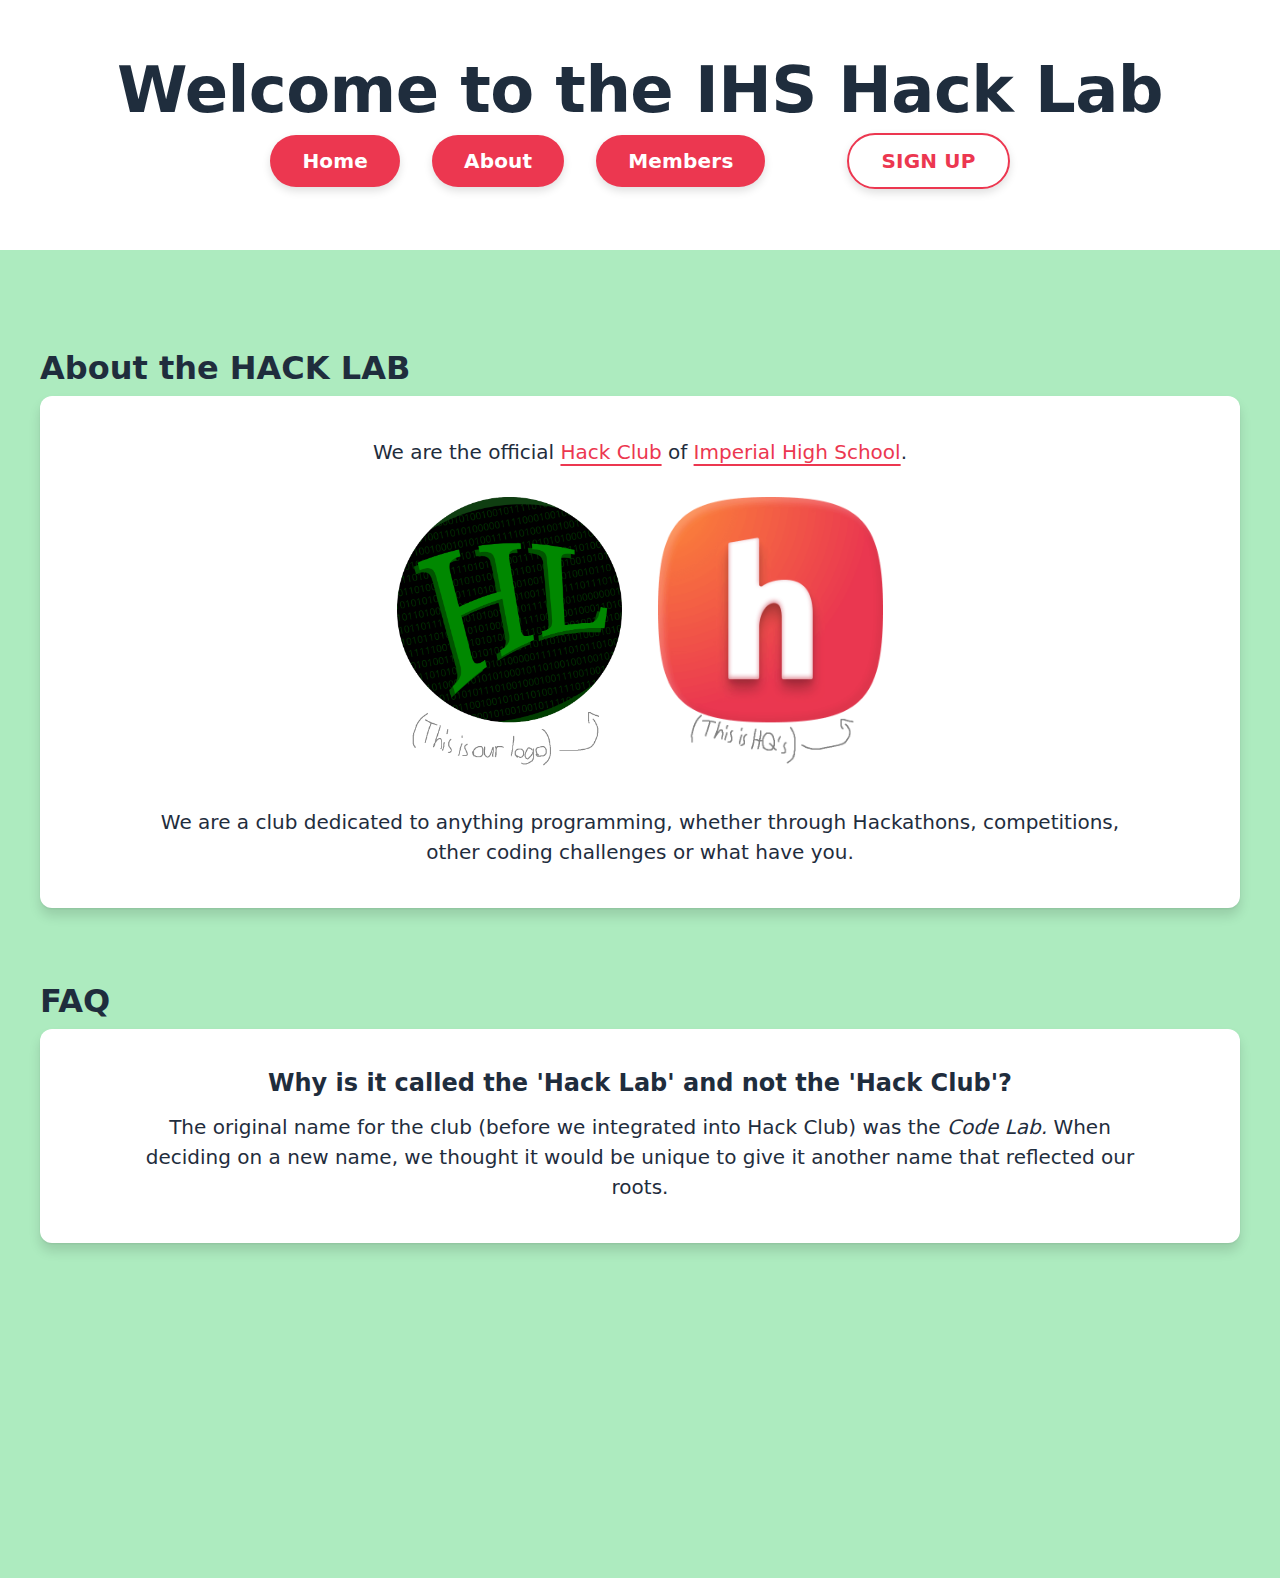
==== about.html @ bb426160 "stuff" ====
<!DOCTYPE html>
<html>
    <head>
        <title>HACK LAB - About</title>
        <link rel="icon" type="image/x-icon" href="hacklab.png">
        <link rel="stylesheet" href="theme.css?version=1">
        <link rel="stylesheet" href="fonts.css?version=1">
        <link rel="stylesheet" href="main.css?version=1">
    </head>
    <body>
        <main>
            <div id="topbar" class="inset">
                <h1 class="ultratitle">Welcome to the IHS Hack Lab</h1>
                <div id="buttons">
                    <form action="index.html">
                        <button type="submit" class="lg" value="Home">Home</button>
                    </form>
                    <form action="about.html">
                        <button type="submit" class="lg" value="About">About</button>
                    </form>
                    <form action="members.html">
                        <button type="submit" class="lg" value="Members">Members</button>
                    </form>
                    <form action="https://forms.gle/eBdScuAHDvufRwNy8" target="_blank">
                        <button type="submit" class="lg outline" value="SIGN UP">SIGN UP</button>
                    </form>
                </div>
            </div>
            <h1 class="bodyheader">About the HACK LAB</h1>
            <div class="container">
                <p>
                    We are the official <a href="https://hackclub.com/" target="_blank">Hack Club</a> of <a href="https://ihs.imperialusd.org/" target="_blank">Imperial High School</a>.
                    <br><br>
                    <img src="hacklab thisisourlogo.png" width="225" style="margin-right: 30px;">
                    <img src="hackclublogo.png" width="225">
                    <br><br>

                    We are a club dedicated to anything programming, whether through Hackathons, competitions, other
                    coding challenges or what have you.

                </p>
            </div>
            <h1 class="bodyheader">FAQ</h1>
            <div class="container">
                <p>
                    <h2>Why is it called the 'Hack Lab' and not the 'Hack Club'?</h2>
                    The original name for the club (before we integrated into Hack Club) was the <i>Code Lab.</i>
                    When deciding on a new name, we thought it would be unique to give it another name that reflected
                    our roots.
                </p>
            </div>
            <dot></dot>
        </main>
    </body>
</html>
---- theme.css ----
@layer hack-club-theme {
  :root {
    --darker: #121217;
    --dark: #17171d;
    --darkless: #252429;
    --black: #1f2d3d;
    --steel: #273444;
    --slate: #3c4858;
    --muted: #8492a6;
    --smoke: #e0e6ed;
    --snow: #f9fafc;
    --white: #ffffff;
    --red: #ec3750;
    --orange: #ff8c37;
    --yellow: #f1c40f;
    --green: #33d6a6;
    --cyan: #5bc0de;
    --blue: #338eda;
    --purple: #a633d6;
    --text: var(--black);
    --background: var(--black);
    --elevated: var(--black);
    --sheet: var(--snow);
    --sunken: var(--smoke);
    --border: var(--smoke);
    --primary: #ec3750;
    --secondary: #8492a6;
    --accent: #5bc0de;
    --twitter: #1da1f2;
    --facebook: #3b5998;
    --instagram: #e1306c;
    --breakpoint-xs: 32em;
    --breakpoint-s: 48em;
    --breakpoint-m: 64em;
    --breakpoint-l: 96em;
    --breakpoint-xl: 128em;
    --spacing-0: 0px;
    --spacing-1: 4px;
    --spacing-2: 8px;
    --spacing-3: 16px;
    --spacing-4: 32px;
    --spacing-5: 64px;
    --spacing-6: 128px;
    --spacing-7: 256px;
    --spacing-8: 512px;
    --font-1: 12px;
    --font-2: 16px;
    --font-3: 20px;
    --font-4: 24px;
    --font-5: 32px;
    --font-6: 48px;
    --font-7: 64px;
    --font-8: 96px;
    --font-9: 128px;
    --font-10: 160px;
    --font-11: 192px;
    --line-height-limit: 0.875;
    --line-height-title: 1;
    --line-height-heading: 1.125;
    --line-height-subheading: 1.25;
    --line-height-caption: 1.375;
    --line-height-body: 1.5;
    --font-weight-body: 400;
    --font-weight-bold: 700;
    --font-weight-heading: var(--font-weight-bold);
    --letter-spacing-title: -0.009em;
    --letter-spacing-headline: 0.009em;
    --size-wide-plus: 2048px;
    --size-wide: 1536px;
    --size-layout-plus: 1200px;
    --size-layout: 1024px;
    --size-copy-ultra: 980px;
    --size-copy-plus: 768px;
    --size-copy: 680px;
    --size-narrow-plus: 600px;
    --size-narrow: 512px;
    --radii-small: 4px;
    --radii-default: 8px;
    --radii-extra: 12px;
    --radii-ultra: 16px;
    --radii-circle: 99999px;
    --shadow-text: 0 1px 2px rgba(0, 0, 0, 0.25), 0 2px 4px rgba(0, 0, 0, 0.125);
    --shadow-small: 0 1px 2px rgba(0, 0, 0, 0.0625),
      0 2px 4px rgba(0, 0, 0, 0.0625);
    --shadow-card: 0 4px 8px rgba(0, 0, 0, 0.125);
    --shadow-elevated: 0 1px 2px rgba(0, 0, 0, 0.0625),
      0 8px 12px rgba(0, 0, 0, 0.125);
  }
  
  body {
    font-family: "Phantom Sans", system-ui, -apple-system, BlinkMacSystemFont,
      "Segoe UI", Roboto, sans-serif;
    line-height: var(--line-height-body);
    font-weight: var(--font-weight-body);
    margin: 0;
    min-height: 100vh;
    text-rendering: optimizeLegibility;
    font-smooth: antialiased;
    -moz-osx-font-smoothing: grayscale;
    -webkit-font-smoothing: antialiased;
    color: var(--text);
    box-sizing: border-box;
  }
  
  * {
    box-sizing: border-box;
  }
  
  .monospace {
    font-family: "SF Mono", "Roboto Mono", Menlo, Consolas, monospace;
  }
  
  .heading {
    font-weight: var(--font-weight-bold);
    line-height: var(--line-height-heading);
    margin-top: 0;
    margin-bottom: 0;
  }
  
  .ultratitle {
    font-weight: var(--font-weight-bold);
    line-height: var(--line-height-limit);
    letter-spacing: var(--letter-spacing-title);
  }
  
  .title {
    font-weight: var(--font-weight-bold);
    line-height: var(--line-height-title);
    letter-spacing: var(--letter-spacing-title);
  }
  
  .subtitle {
    margin-top: var(--spacing-3);
    font-weight: var(--font-weight-body);
    line-height: var(--line-height-subheading);
    letter-spacing: var(--letter-spacing-headline);
  }
  
  .headline {
    margin-top: var(--spacing-3);
    margin-bottom: var(--spacing-3);
    font-size: var(--font-4);
    line-height: var(--line-height-heading);
    letter-spacing: var(--letter-spacing-headline);
  }
  
  .subheadline {
    margin-top: var(--spacing-0);
    margin-bottom: var(--spacing-3);
    font-size: var(--font-2);
    line-height: var(--line-height-heading);
    letter-spacing: var(--letter-spacing-headline);
  }
  
  .eyebrow {
    color: var(--muted);
    font-weight: var(--font-weight-heading);
    letter-spacing: var(--letter-spacing-headline);
    line-height: var(--line-height-subheading);
    text-transform: uppercase;
    margin-top: var(--spacing-0);
    margin-bottom: var(--spacing-2);
  }
  
  .lead {
    font-weight: var(--font-weight-body);
  }
  
  .caption {
    color: var(--muted);
    font-weight: var(--font-weight-body);
    letter-spacing: var(--letter-spacing-headline);
    line-height: var(--line-height-caption);
  }
  
  .pill {
    border-radius: var(--radii-circle);
    padding-left: var(--spacing-3);
    padding-right: var(--spacing-3);
    padding-top: var(--spacing-1);
    padding-bottom: var(--spacing-1);
    font-size: var(--font-2);
    background: var(--primary);
    color: var(--background);
    font-weight: var(--font-weight-bold);
  }
  
  .outline-badge {
    border-radius: var(--radii-circle);
    padding-left: var(--spacing-3);
    padding-right: var(--spacing-3);
    padding-top: var(--spacing-1);
    padding-bottom: var(--spacing-1);
    font-size: var(--font-2);
    background: none;
    color: var(--muted);
    border: 1px solid currentcolor;
    font-weight: var(--font-weight-body);
  }
  
  button {
    cursor: pointer;
    font-family: inherit;
    font-weight: var(--font-weight-bold);
    border-radius: var(--radii-circle);
    display: inline-flex;
    align-items: center;
    justify-content: center;
    box-shadow: var(--shadow-card);
    letter-spacing: var(--letter-spacing-headline);
    -webkit-tap-highlight-color: transparent;
    transition: transform 0.125s ease-in-out, box-shadow 0.125s ease-in-out;
    box-sizing: border-box;
    margin: 0;
    min-width: 0;
    -webkit-appearance: none;
    -moz-appearance: none;
    appearance: none;
    text-align: center;
    line-height: inherit;
    -webkit-text-decoration: none;
    text-decoration: none;
    padding-left: 16px;
    padding-right: 16px;
    padding-top: 8px;
    padding-bottom: 8px;
    color: var(--theme-ui-colors-white, #ffffff);
    background-color: var(--theme-ui-colors-primary, #ec3750);
    border: 0;
    font-size: var(--font-2);
  }
  
  button:focus,
  button:hover {
    box-shadow: var(--shadow-elevated);
    transform: scale(1.0625);
  }
  
  button.lg {
    font-size: var(--font-3)!important;
    line-height: var(--line-height-title);
    padding-left: var(--spacing-4);
    padding-right: var(--spacing-4);
    padding-top: var(--spacing-3);
    padding-bottom: var(--spacing-3);
  }
  
  button.outline {
    background: none;
    color: var(--primary);
    border: 2px solid currentcolor;
  }
  
  button.cta {
    font-size: var(--font-2);
    background-image: radial-gradient(
      ellipse farthest-corner at top left,
      var(--orange),
      var(--red)
    );
  }
  
  .card {
    background: var(--elevated);
    color: var(--text);
    border-radius: var(--radii-extra);
    box-shadow: var(--shadow-card);
    overflow: hidden;
  }
  
  .card.sunken {
    background: var(--sunken);
    box-shadow: none;
  }
  
  .card.interactive {
    text-decoration: none;
    -webkit-tap-highlight-color: transparent;
    transition: transform 0.125s ease-in-out, box-shadow 0.125s ease-in-out;
  }
  
  .card.interactive:hover,
  .card.interactive:focus {
    transform: scale(1.0625);
    box-shadow: var(--shadow-elevated);
  }
  
  input,
  textarea,
  select {
    background: var(--elevated);
    color: var(--text);
    font-family: inherit;
    border-radius: var(--radii-small);
    border: 0;
    font-size: inherit;
    padding: var(--spacing-2);
    -webkit-appearance: none;
    -moz-appearance: none;
    appearance: none;
  }
  
  input::-webkit-input-placeholder,
  input::-moz-placeholder,
  input:-ms-input-placeholder,
  textarea::-webkit-input-placeholder,
  textarea::-moz-placeholder,
  textarea:-ms-input-placeholder,
  select::-webkit-input-placeholder,
  select::-moz-placeholder,
  select:-ms-input-placeholder {
    color: var(--muted);
  }
  
  input[type="search"]::-webkit-search-decoration,
  textarea[type="search"]::-webkit-search-decoration,
  select[type="search"]::-webkit-search-decoration {
    display: none;
  }
  
  input[type="checkbox"] {
    -webkit-appearance: checkbox;
    -moz-appearance: checkbox;
    appearance: checkbox;
  }
  
  label {
    color: var(--text);
    display: flex;
    flex-direction: column;
    text-align: left;
    line-height: var(--line-height-caption);
    font-size: var(--font-3);
  }
  
  label.horizontal {
    display: flex;
  }
  
  .slider {
    color: var(--primary);
  }
  
  .form-hidden {
    position: absolute;
    height: 1px;
    width: 1px;
    clip: rect(1px, 1px, 1px, 1px);
    white-space: nowrap;
  }
  
  .container {
    width: 100%;
    margin: auto;
    padding-left: var(--spacing-3);
    padding-right: var(--spacing-3);
  }
  
  h1 {
    font-size: var(--font-5);
    font-weight: var(--font-weight-bold);
    line-height: var(--line-height-heading);
    margin-top: 0;
    margin-bottom: 0;
  }
  
  h2 {
    font-size: var(--font-4);
    font-weight: var(--font-weight-bold);
    line-height: var(--line-height-heading);
    margin-top: 0;
    margin-bottom: 0;
  }
  
  h3 {
    font-size: var(--font-3);
    font-weight: var(--font-weight-bold);
    line-height: var(--line-height-heading);
    margin-top: 0;
    margin-bottom: 0;
  }
  
  h4 {
    font-size: var(--font-2);
    font-weight: var(--font-weight-bold);
    line-height: var(--line-height-heading);
    margin-top: 0;
    margin-bottom: 0;
  }
  
  h5 {
    font-size: var(--font-1);
    font-weight: var(--font-weight-bold);
    line-height: var(--line-height-heading);
    margin-top: 0;
    margin-bottom: 0;
  }
  
  h6 {
    font-weight: var(--font-weight-bold);
    line-height: var(--line-height-heading);
    margin-top: 0;
    margin-bottom: 0;
  }
  
  p {
    color: var(--text);
    font-weight: var(--font-weight-body);
    line-height: var(--line-height-body);
    margin-top: var(--spacing-3);
    margin-bottom: var(--spacing-3);
  }
  
  img {
    max-width: 100%;
  }
  
  hr {
    border: 0;
    border-bottom: 1px solid var(--border);
  }
  
  a {
    color: var(--primary);
    text-decoration: underline;
    text-underline-position: under;
  }
  
  a:focus,
  a:hover {
    text-decoration-style: wavy;
    text-decoration-skip-ink: none;
  }
  
  pre {
    font-family: "SF Mono", "Roboto Mono", Menlo, Consolas, monospace;
    font-size: var(--font-1);
    padding: var(--spacing-3);
    color: var(--text);
    background: var(--sunken);
    overflow: auto;
    border-radius: var(--radii-default);
    white-space: inherit;
  }
  
  pre > code {
    color: inherit;
    margin-left: 0;
    margin-right: 0;
    padding-left: 0;
    padding-right: 0;
  }
  
  code {
    font-family: "SF Mono", "Roboto Mono", Menlo, Consolas, monospace;
    font-size: inherit;
    color: var(--purple);
    background: var(--sunken);
    overflow: auto;
    border-radius: var(--radii-small);
    margin-left: var(--spacing-1);
    margin-right: var(--spacing-1);
    padding-left: var(--spacing-1);
    padding-right: var(--spacing-1);
  }
  
  p > code,
  li > code {
    color: var(--blue);
    font-size: 0.875em;
  }
  
  p > a > code,
  li > a > code {
    color: var(--blue);
    font-size: 0.875em;
  }
  
  li {
    margin-top: var(--spacing-2);
    margin-bottom: var(--spacing-2);
  }
  
  table {
    width: 100%;
    margin-top: var(--spacing-4);
    margin-bottom: var(--spacing-4);
    border-collapse: separate;
    border-spacing: 0;
  }
  
  table > th,
  table > td {
    text-align: left;
    padding: 4px;
    padding-left: 0px;
    border-color: var(--border);
    border-bottom-style: solid;
  }
  
  th {
    vertical-align: bottom;
    border-bottom-width: 2px;
  }
  
  td {
    vertical-align: top;
    border-bottom-width: 1px;
  }
  
  
  @media screen and (min-width: 32em) {
    .ultratitle {
      font-size: var(--font-5);
    }
    .title {
      font-size: var(--font-4);
    }
    .subtitle {
      font-size: var(--font-2);
    }
    .eyebrow {
      font-size: var(--font-3);
    }
    .lead {
      font-size: var(--font-2);
      margin-top: var(--spacing-2);
      margin-bottom: var(--spacing-2);
    }
    .card {
      padding: var(--spacing-3);
    }
    .container {
      max-width: var(--size-layout);
    }
    .container.copy {
      max-width: var(--size-copy);
    }
    .container.narrow {
      max-width: var(--size-narrow);
    }
  }
  
  @media screen and (min-width: 48em) {
    .ultratitle {
      font-size: var(--font-6);
    }
    .title {
      font-size: var(--font-5);
    }
    .subtitle {
      font-size: var(--font-3);
    }
    .eyebrow {
      font-size: var(--font-4);
    }
    .lead {
      font-size: var(--font-3);
      margin-top: var(--spacing-3);
      margin-bottom: var(--spacing-3);
    }
    .card {
      padding: var(--spacing-4);
    }
  }
  
  @media screen and (min-width: 64em) {
    .ultratitle {
      font-size: var(--font-7);
    }
    .title {
      font-size: var(--font-6);
    }
    .container {
      max-width: var(--size-layout-plus);
    }
    .container.wide {
      max-width: var(--size-wide);
    }
    .container.copy {
      max-width: var(--size-copy-plus);
    }
    .container.narrow {
      max-width: var(--size-narrow-plus);
    }
  }
}
---- fonts.css ----
/* STRICTLY FOR HQ CONTROLLED SITES ONLY. */

@font-face {
  font-family: 'Phantom Sans';
  src: url('https://assets.hackclub.com/fonts/Phantom_Sans_0.7/Regular.woff')
      format('woff'),
    url('https://assets.hackclub.com/fonts/Phantom_Sans_0.7/Regular.woff2')
      format('woff2');
  font-weight: normal;
  font-style: normal;
  font-display: swap;
}
@font-face {
  font-family: 'Phantom Sans';
  src: url('https://assets.hackclub.com/fonts/Phantom_Sans_0.7/Italic.woff')
      format('woff'),
    url('https://assets.hackclub.com/fonts/Phantom_Sans_0.7/Italic.woff2')
      format('woff2');
  font-weight: normal;
  font-style: italic;
  font-display: swap;
}
@font-face {
  font-family: 'Phantom Sans';
  src: url('https://assets.hackclub.com/fonts/Phantom_Sans_0.7/Bold.woff')
      format('woff'),
    url('https://assets.hackclub.com/fonts/Phantom_Sans_0.7/Bold.woff2')
      format('woff2');
  font-weight: bold;
  font-style: normal;
  font-display: swap;
}
---- main.css ----
body {
    background: #adebbf;
    text-align: center;
}

#topbar {
    margin: 0;
    text-align: center;
    align-content: center;
    width: 100%;
    min-height: 250px;
    background-color: white;
    margin-bottom: 100px;
}
#topbar .ultratitle {
    margin-bottom: 15px;
}

#buttons {
    display: flex;
    justify-content: center;
    align-items: center;
}
#buttons form {
    margin-right: var(--spacing-4);
}
#buttons form:last-child {
    margin-right: 0;
    margin-left: 50px;
}

.container {
    background-color: white;
    box-shadow: var(--shadow-elevated);
    border-radius: var(--radii-extra);
    padding: 25px;
    padding-left: 100px;
    padding-right: 100px;
    font-size: var(--font-3);
    margin-bottom: 75px;
    vertical-align: top;
}
.container:only-of-type {
    min-height: 300px;
}

dot {
    position: relative;
    top: 250px;
    width: 10px;
    height: 10px;
    background-color: transparent;
    display: block;
}

.bodyheader {
    text-align: left;
    width: 100%;
    max-width: 1200px;
    margin: auto;
    margin-bottom: 10px;
}

.container h2 {
    margin-bottom: 15px;
}


.noselect {
    pointer-events: none;
    user-select: none;
    -moz-user-select: none;
}
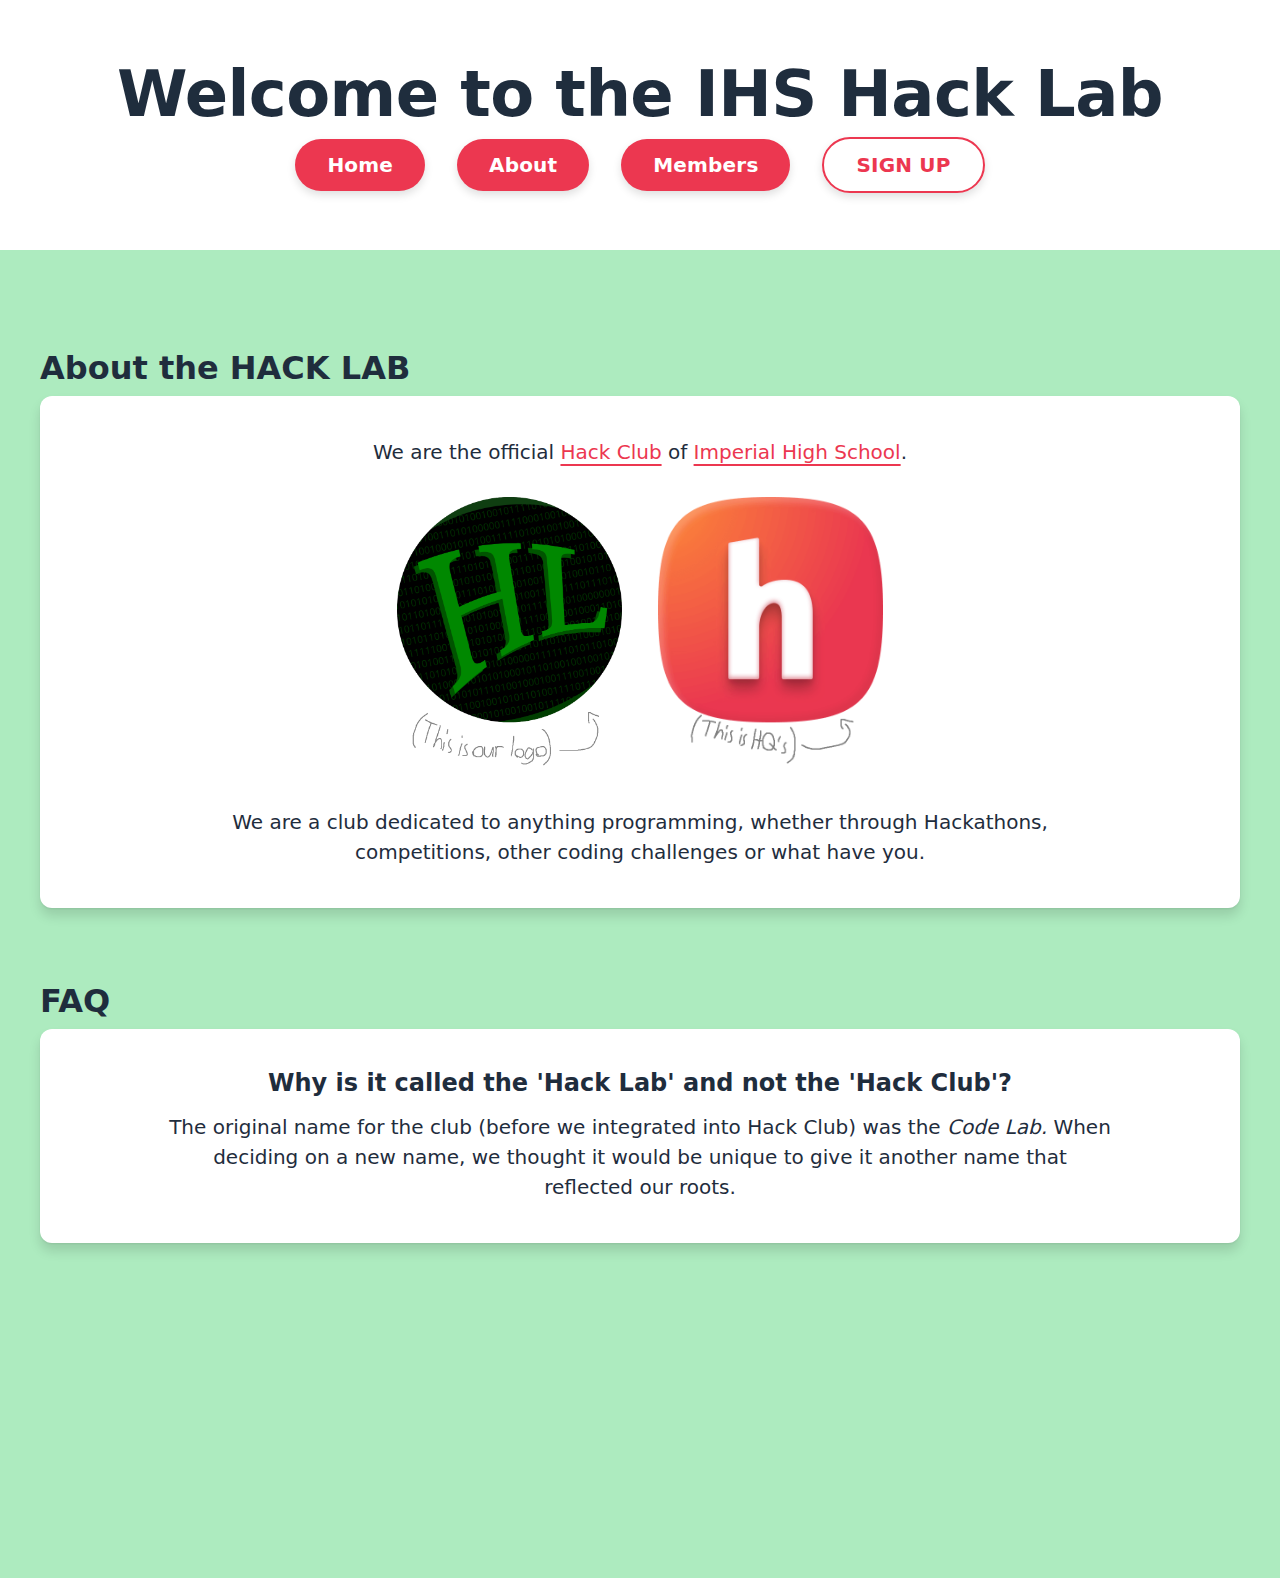
==== commit ffbd2275: "+ change version" ====
--- a/about.html
+++ b/about.html
@@ -3,9 +3,9 @@
     <head>
         <title>HACK LAB - About</title>
         <link rel="icon" type="image/x-icon" href="hacklab.png">
-        <link rel="stylesheet" href="theme.css?version=1">
-        <link rel="stylesheet" href="fonts.css?version=1">
-        <link rel="stylesheet" href="main.css?version=1">
+        <link rel="stylesheet" href="theme.css?version=2">
+        <link rel="stylesheet" href="fonts.css?version=2">
+        <link rel="stylesheet" href="main.css?version=2">
     </head>
     <body>
         <main>
--- a/theme.css
+++ b/theme.css
@@ -1,5 +1,7 @@
 @layer hack-club-theme {
   :root {
+    --s: 1px;
+
     --darker: #121217;
     --dark: #17171d;
     --darkless: #252429;
@@ -35,25 +37,25 @@
     --breakpoint-l: 96em;
     --breakpoint-xl: 128em;
     --spacing-0: 0px;
-    --spacing-1: 4px;
-    --spacing-2: 8px;
-    --spacing-3: 16px;
-    --spacing-4: 32px;
-    --spacing-5: 64px;
-    --spacing-6: 128px;
-    --spacing-7: 256px;
-    --spacing-8: 512px;
-    --font-1: 12px;
-    --font-2: 16px;
-    --font-3: 20px;
-    --font-4: 24px;
-    --font-5: 32px;
-    --font-6: 48px;
-    --font-7: 64px;
-    --font-8: 96px;
-    --font-9: 128px;
-    --font-10: 160px;
-    --font-11: 192px;
+    --spacing-1: calc(4 * var(--s));
+    --spacing-2: calc(8 * var(--s));
+    --spacing-3: calc(16 * var(--s));
+    --spacing-4: calc(32 * var(--s));
+    --spacing-5: calc(64 * var(--s));
+    --spacing-6: calc(128 * var(--s));
+    --spacing-7: calc(256 * var(--s));
+    --spacing-8: calc(512 * var(--s));
+    --font-1: calc(12 * var(--s));
+    --font-2: calc(16 * var(--s));
+    --font-3: calc(20 * var(--s));
+    --font-4: calc(24 * var(--s));
+    --font-5: calc(32 * var(--s));
+    --font-6: calc(48 * var(--s));
+    --font-7: calc(64 * var(--s));
+    --font-8: calc(96 * var(--s));
+    --font-9: calc(128 * var(--s));
+    --font-10: calc(160 * var(--s));
+    --font-11: calc(192 * var(--s));
     --line-height-limit: 0.875;
     --line-height-title: 1;
     --line-height-heading: 1.125;
@@ -65,26 +67,26 @@
     --font-weight-heading: var(--font-weight-bold);
     --letter-spacing-title: -0.009em;
     --letter-spacing-headline: 0.009em;
-    --size-wide-plus: 2048px;
-    --size-wide: 1536px;
-    --size-layout-plus: 1200px;
-    --size-layout: 1024px;
-    --size-copy-ultra: 980px;
-    --size-copy-plus: 768px;
-    --size-copy: 680px;
-    --size-narrow-plus: 600px;
-    --size-narrow: 512px;
-    --radii-small: 4px;
-    --radii-default: 8px;
-    --radii-extra: 12px;
-    --radii-ultra: 16px;
-    --radii-circle: 99999px;
-    --shadow-text: 0 1px 2px rgba(0, 0, 0, 0.25), 0 2px 4px rgba(0, 0, 0, 0.125);
-    --shadow-small: 0 1px 2px rgba(0, 0, 0, 0.0625),
-      0 2px 4px rgba(0, 0, 0, 0.0625);
-    --shadow-card: 0 4px 8px rgba(0, 0, 0, 0.125);
-    --shadow-elevated: 0 1px 2px rgba(0, 0, 0, 0.0625),
-      0 8px 12px rgba(0, 0, 0, 0.125);
+    --size-wide-plus: calc(2048 * var(--s));
+    --size-wide: calc(1536 * var(--s));
+    --size-layout-plus: calc(1200 * var(--s));
+    --size-layout: calc(1024 * var(--s));
+    --size-copy-ultra: calc(980 * var(--s));
+    --size-copy-plus: calc(768 * var(--s));
+    --size-copy: calc(680 * var(--s));
+    --size-narrow-plus: calc(600 * var(--s));
+    --size-narrow: calc(512 * var(--s));
+    --radii-small: calc(4 * var(--s));
+    --radii-default: calc(8 * var(--s));
+    --radii-extra: calc(12 * var(--s));
+    --radii-ultra: calc(16 * var(--s));
+    --radii-circle: calc(99999 * var(--s));
+    --shadow-text: 0 calc(1 * var(--s)) calc(2 * var(--s)) rgba(0, 0, 0, 0.25), 0 calc(2 * var(--s)) calc(4 * var(--s)) rgba(0, 0, 0, 0.125);
+    --shadow-small: 0 calc(1 * var(--s)) calc(2 * var(--s)) rgba(0, 0, 0, 0.0625),
+      0 calc(2 * var(--s)) calc(4 * var(--s)) rgba(0, 0, 0, 0.0625);
+    --shadow-card: 0 calc(4 * var(--s)) calc(8 * var(--s)) rgba(0, 0, 0, 0.125);
+    --shadow-elevated: 0 calc(1 * var(--s)) calc(2 * var(--s)) rgba(0, 0, 0, 0.0625),
+      0 calc(8 * var(--s)) calc(12 * var(--s)) rgba(0, 0, 0, 0.125);
   }
   
   body {
@@ -194,7 +196,7 @@
     font-size: var(--font-2);
     background: none;
     color: var(--muted);
-    border: 1px solid currentcolor;
+    border: calc(1 * var(--s)) solid currentcolor;
     font-weight: var(--font-weight-body);
   }
   
@@ -220,10 +222,10 @@
     line-height: inherit;
     -webkit-text-decoration: none;
     text-decoration: none;
-    padding-left: 16px;
-    padding-right: 16px;
-    padding-top: 8px;
-    padding-bottom: 8px;
+    padding-left: calc(16 * var(--s));
+    padding-right: calc(16 * var(--s));
+    padding-top: calc(8 * var(--s));
+    padding-bottom: calc(8 * var(--s));
     color: var(--theme-ui-colors-white, #ffffff);
     background-color: var(--theme-ui-colors-primary, #ec3750);
     border: 0;
@@ -248,7 +250,7 @@
   button.outline {
     background: none;
     color: var(--primary);
-    border: 2px solid currentcolor;
+    border: calc(2 * var(--s)) solid currentcolor;
   }
   
   button.cta {
@@ -343,9 +345,9 @@
   
   .form-hidden {
     position: absolute;
-    height: 1px;
-    width: 1px;
-    clip: rect(1px, 1px, 1px, 1px);
+    height: calc(1 * var(--s));
+    width: calc(1 * var(--s));
+    clip: rect(calc(1 * var(--s)), calc(1 * var(--s)), calc(1 * var(--s)), calc(1 * var(--s)));
     white-space: nowrap;
   }
   
@@ -417,7 +419,7 @@
   
   hr {
     border: 0;
-    border-bottom: 1px solid var(--border);
+    border-bottom: calc(1 * var(--s)) solid var(--border);
   }
   
   a {
@@ -492,20 +494,20 @@
   table > th,
   table > td {
     text-align: left;
-    padding: 4px;
-    padding-left: 0px;
+    padding: calc(4 * var(--s));
+    padding-left: calc(0 * var(--s));
     border-color: var(--border);
     border-bottom-style: solid;
   }
   
   th {
     vertical-align: bottom;
-    border-bottom-width: 2px;
+    border-bottom-width: calc(2 * var(--s));
   }
   
   td {
     vertical-align: top;
-    border-bottom-width: 1px;
+    border-bottom-width: calc(1 * var(--s));
   }
   
   
--- a/main.css
+++ b/main.css
@@ -1,3 +1,7 @@
+:root {
+    --s: 1px;
+}
+
 body {
     background: #adebbf;
     text-align: center;
@@ -8,47 +12,54 @@
     text-align: center;
     align-content: center;
     width: 100%;
-    min-height: 250px;
+    min-height: calc(250 * var(--s));
     background-color: white;
-    margin-bottom: 100px;
+    margin-bottom: calc(100 * var(--s));
+    padding: 0;
 }
 #topbar .ultratitle {
-    margin-bottom: 15px;
+    margin-bottom: calc(15 * var(--s));
+    margin-top: calc(25 * var(--s));
 }
 
 #buttons {
     display: flex;
     justify-content: center;
     align-items: center;
+    flex-wrap: wrap;
+    gap: calc(32 * var(--s));
+    row-gap: calc(16 * var(--s));
+
+    margin-bottom: calc(16 * var(--s))
 }
-#buttons form {
+/*#buttons form {
     margin-right: var(--spacing-4);
 }
 #buttons form:last-child {
     margin-right: 0;
     margin-left: 50px;
-}
+}*/
 
 .container {
     background-color: white;
     box-shadow: var(--shadow-elevated);
     border-radius: var(--radii-extra);
-    padding: 25px;
-    padding-left: 100px;
-    padding-right: 100px;
+    padding: calc(25 * var(--s));
+    padding-left: 10%;
+    padding-right: 10%;
     font-size: var(--font-3);
-    margin-bottom: 75px;
+    margin-bottom: calc(75 * var(--s));
     vertical-align: top;
 }
 .container:only-of-type {
-    min-height: 300px;
+    min-height: calc(300 * var(--s));
 }
 
 dot {
     position: relative;
-    top: 250px;
-    width: 10px;
-    height: 10px;
+    top: calc(250 * var(--s));
+    width: calc(10 * var(--s));
+    height: calc(10 * var(--s));
     background-color: transparent;
     display: block;
 }
@@ -56,13 +67,17 @@
 .bodyheader {
     text-align: left;
     width: 100%;
-    max-width: 1200px;
+    max-width: calc(1200 * var(--s));
     margin: auto;
-    margin-bottom: 10px;
+    margin-bottom: calc(10 * var(--s));
 }
 
 .container h2 {
-    margin-bottom: 15px;
+    margin-bottom: calc(15 * var(--s));
+}
+.container h1 {
+    margin-top: calc(50 * var(--s));
+    margin-bottom: calc(25 * var(--s));
 }
 
 
@@ -70,4 +85,35 @@
     pointer-events: none;
     user-select: none;
     -moz-user-select: none;
+}
+
+
+.memberpanel {
+    display: flex;
+    margin-top: calc(25 * var(--s));
+    justify-content: center;
+}
+.memberpanel > img {
+    border-radius: 50%;
+    width: calc(250 * var(--s));
+    height: calc(250 * var(--s));
+    margin-right: calc(25 * var(--s));
+}
+.memberpanel > p {
+    text-align: left;
+}
+.memberpanel .name {
+    font-size: calc(28 * var(--s));
+}
+.memberpanel .position {
+    font-style: italic;
+}
+.memberpanel a {
+    margin-top: calc(50 * var(--s));
+}
+
+@media (max-width: 1024px) {
+    :root {
+        --s: 0.2vmin;
+    }
 }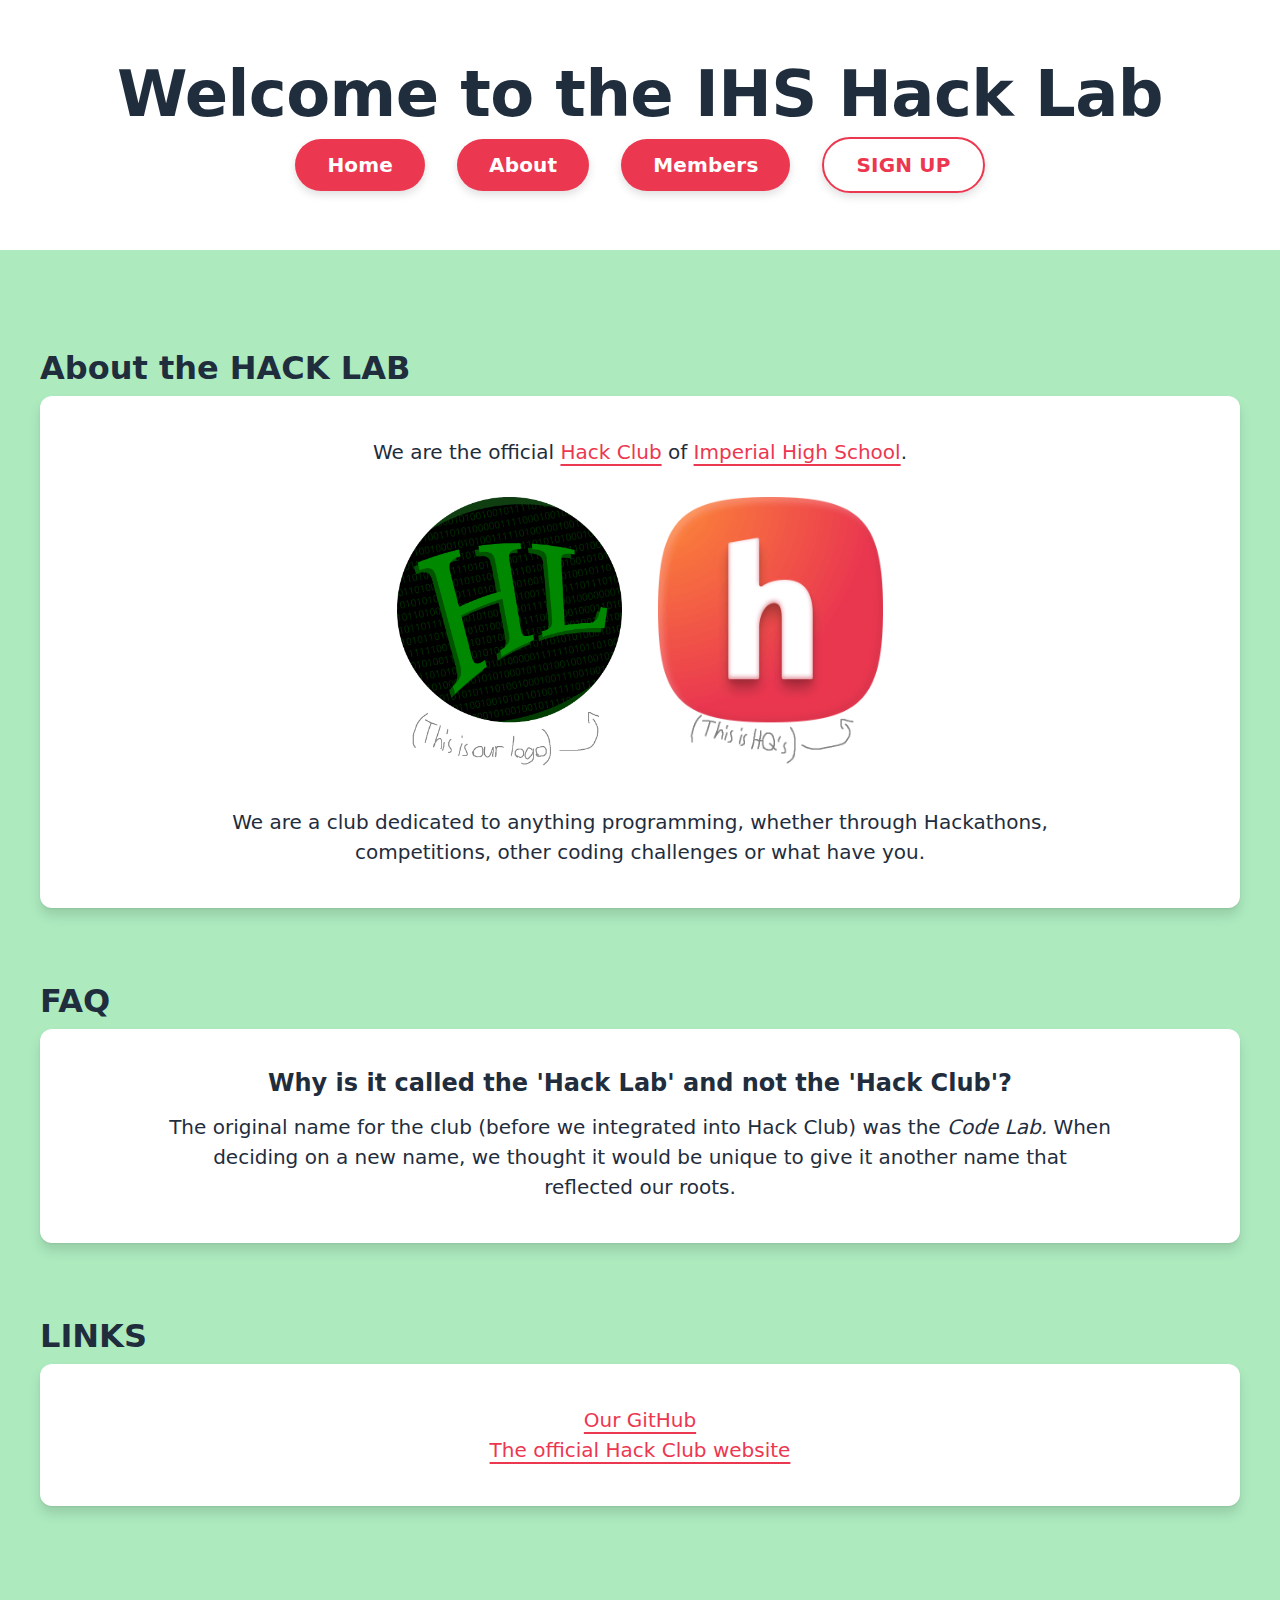
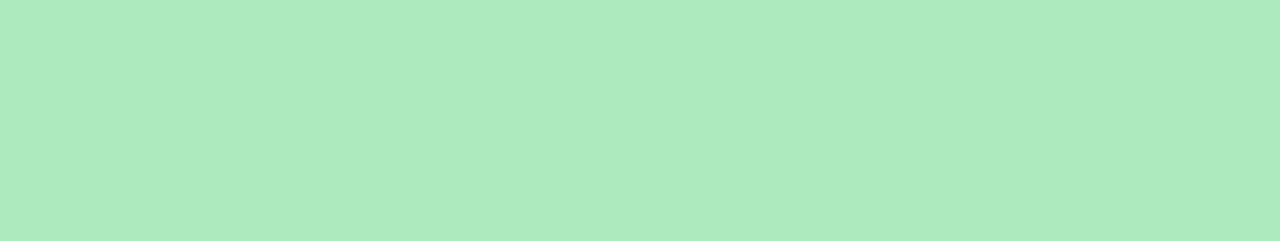
==== commit b73c041b: "add links" ====
--- a/about.html
+++ b/about.html
@@ -3,9 +3,9 @@
     <head>
         <title>HACK LAB - About</title>
         <link rel="icon" type="image/x-icon" href="hacklab.png">
-        <link rel="stylesheet" href="theme.css?version=2">
-        <link rel="stylesheet" href="fonts.css?version=2">
-        <link rel="stylesheet" href="main.css?version=2">
+        <link rel="stylesheet" href="theme.css?version=1">
+        <link rel="stylesheet" href="fonts.css?version=1">
+        <link rel="stylesheet" href="main.css?version=1">
     </head>
     <body>
         <main>
@@ -49,6 +49,14 @@
                     our roots.
                 </p>
             </div>
+
+            <h1 class="bodyheader">LINKS</h1>
+            <div class="container">
+                <p>
+                    <a href="https://github.com/IHS-HackLab" target="_blank">Our GitHub</a><br>
+                    <a href="https://hackclub.com/" target="_blank">The official Hack Club website</a>
+                </p>
+            </div>
             <dot></dot>
         </main>
     </body>
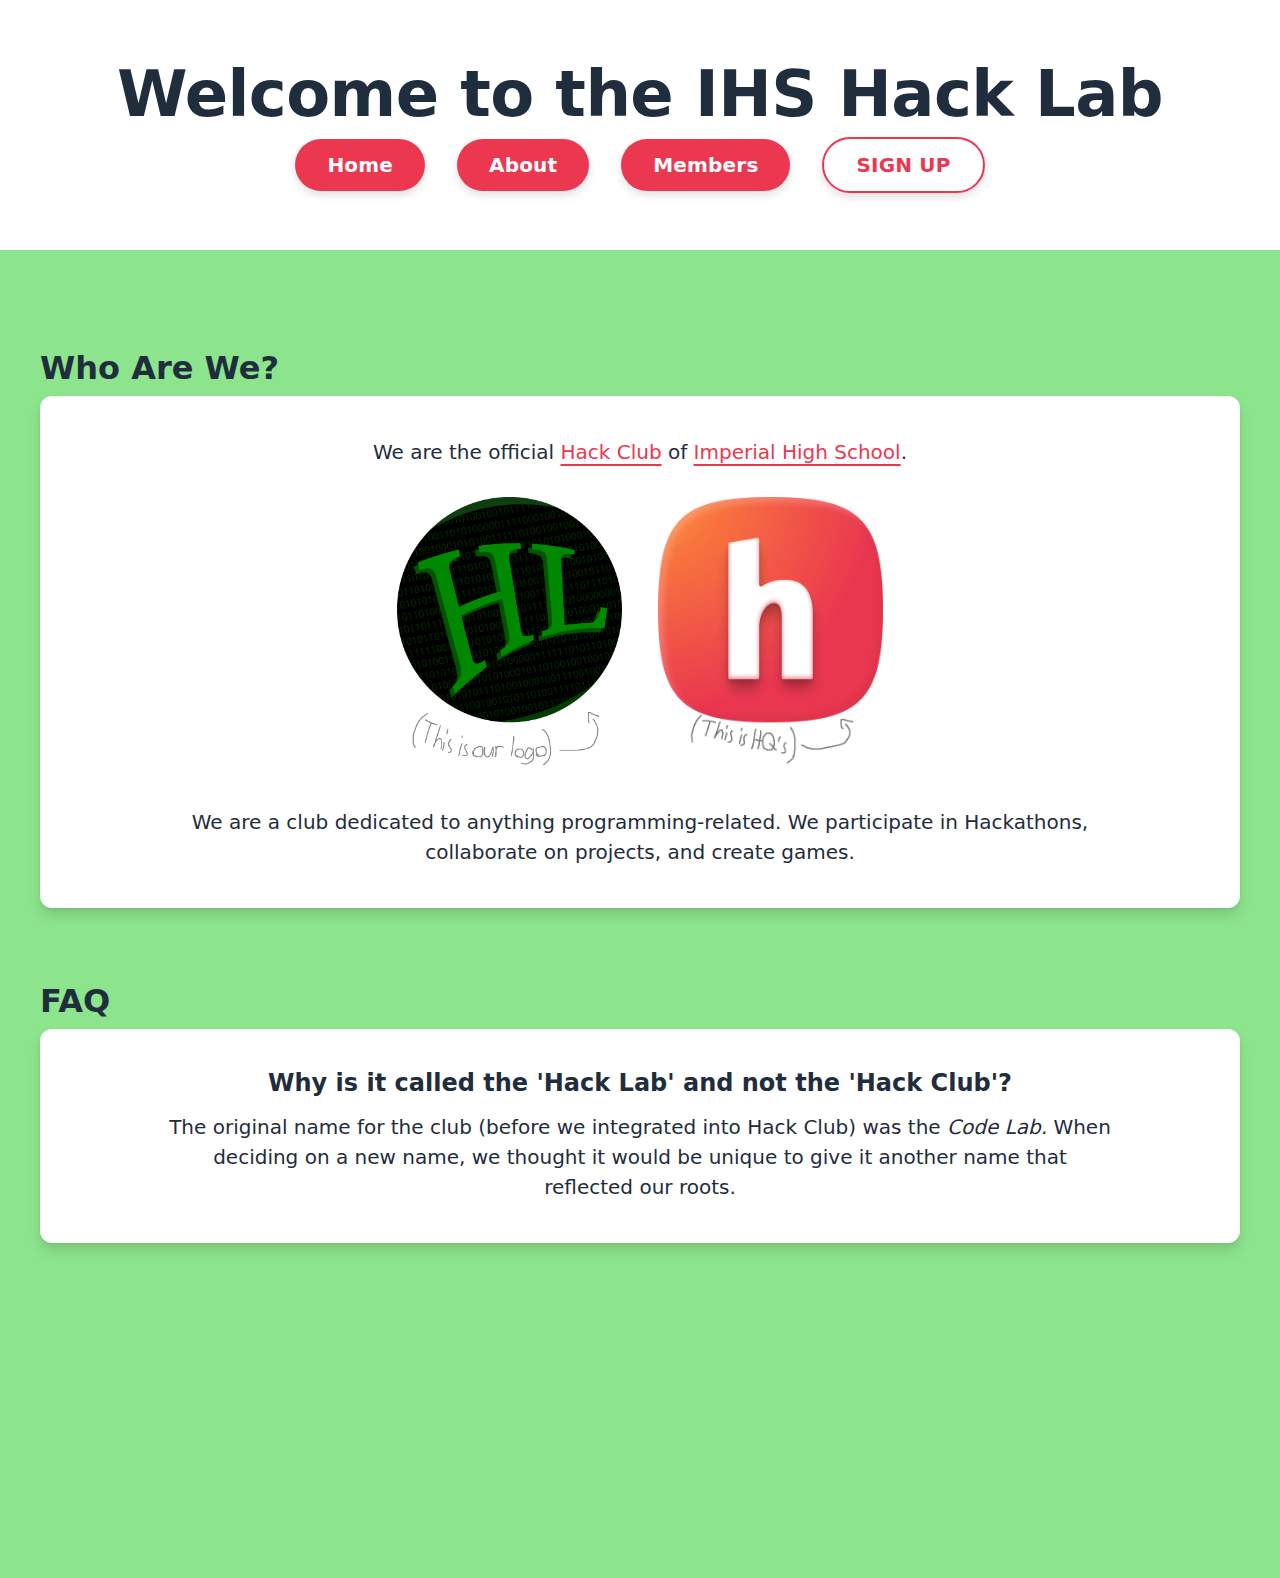
==== commit c86ded69: "workingcommit" ====
--- a/about.html
+++ b/about.html
@@ -3,9 +3,9 @@
     <head>
         <title>HACK LAB - About</title>
         <link rel="icon" type="image/x-icon" href="hacklab.png">
-        <link rel="stylesheet" href="theme.css?version=1">
-        <link rel="stylesheet" href="fonts.css?version=1">
-        <link rel="stylesheet" href="main.css?version=1">
+        <link rel="stylesheet" href="theme.css?version=2">
+        <link rel="stylesheet" href="fonts.css?version=2">
+        <link rel="stylesheet" href="main.css?version=2">
     </head>
     <body>
         <main>
@@ -26,7 +26,7 @@
                     </form>
                 </div>
             </div>
-            <h1 class="bodyheader">About the HACK LAB</h1>
+            <h1 class="bodyheader">Who Are We?</h1>
             <div class="container">
                 <p>
                     We are the official <a href="https://hackclub.com/" target="_blank">Hack Club</a> of <a href="https://ihs.imperialusd.org/" target="_blank">Imperial High School</a>.
@@ -35,8 +35,7 @@
                     <img src="hackclublogo.png" width="225">
                     <br><br>
 
-                    We are a club dedicated to anything programming, whether through Hackathons, competitions, other
-                    coding challenges or what have you.
+                    We are a club dedicated to anything programming-related. We participate in Hackathons, collaborate on projects, and create games.
 
                 </p>
             </div>
@@ -49,14 +48,6 @@
                     our roots.
                 </p>
             </div>
-
-            <h1 class="bodyheader">LINKS</h1>
-            <div class="container">
-                <p>
-                    <a href="https://github.com/IHS-HackLab" target="_blank">Our GitHub</a><br>
-                    <a href="https://hackclub.com/" target="_blank">The official Hack Club website</a>
-                </p>
-            </div>
             <dot></dot>
         </main>
     </body>
--- a/main.css
+++ b/main.css
@@ -3,7 +3,7 @@
 }
 
 body {
-    background: #adebbf;
+    background: #8ce58c;
     text-align: center;
 }
 
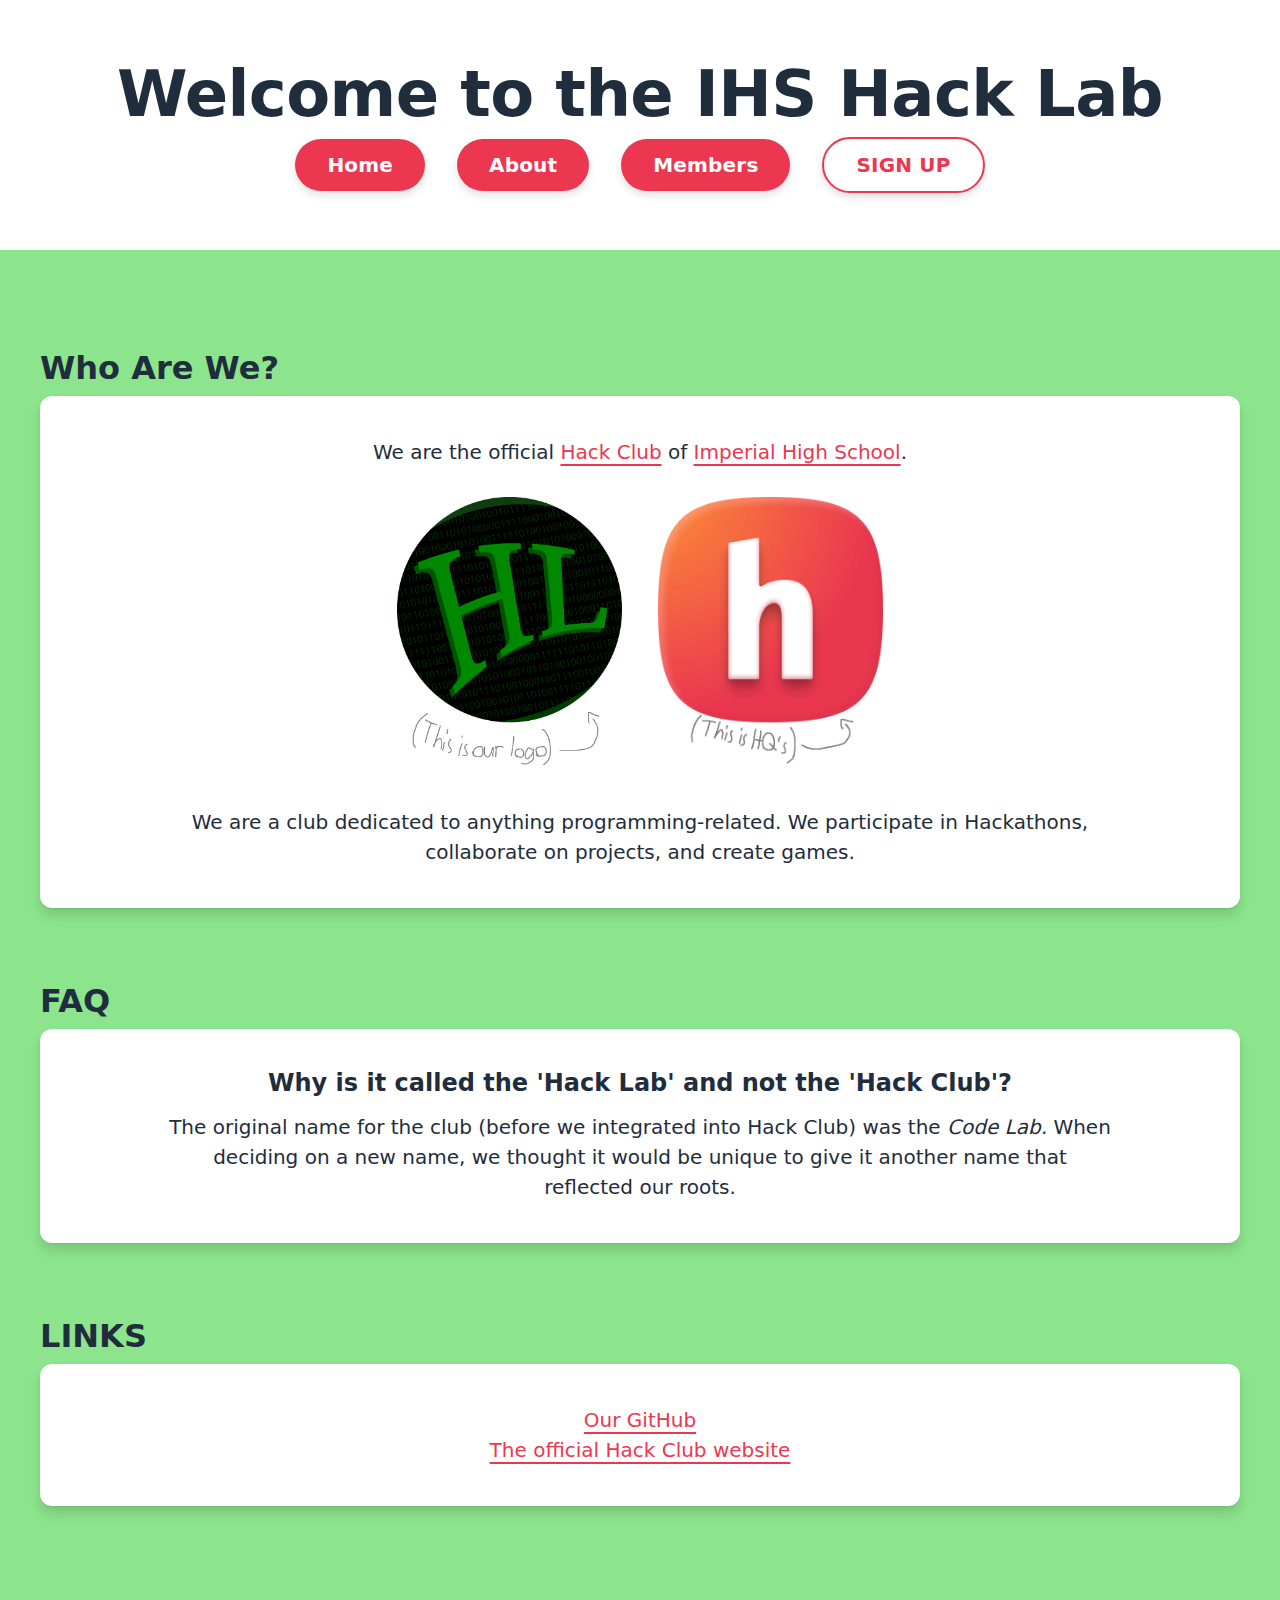
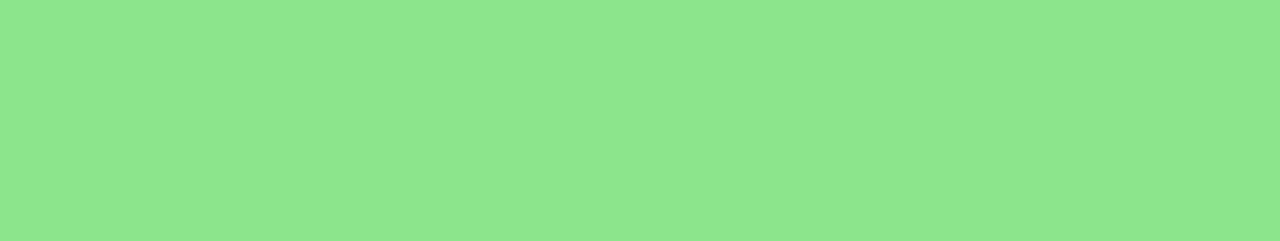
==== commit 4e782ce9: "Merge branch 'main' of https://github.com/IHS-HackLab/ihs-hacklab.github.io" ====
--- a/about.html
+++ b/about.html
@@ -48,6 +48,14 @@
                     our roots.
                 </p>
             </div>
+
+            <h1 class="bodyheader">LINKS</h1>
+            <div class="container">
+                <p>
+                    <a href="https://github.com/IHS-HackLab" target="_blank">Our GitHub</a><br>
+                    <a href="https://hackclub.com/" target="_blank">The official Hack Club website</a>
+                </p>
+            </div>
             <dot></dot>
         </main>
     </body>
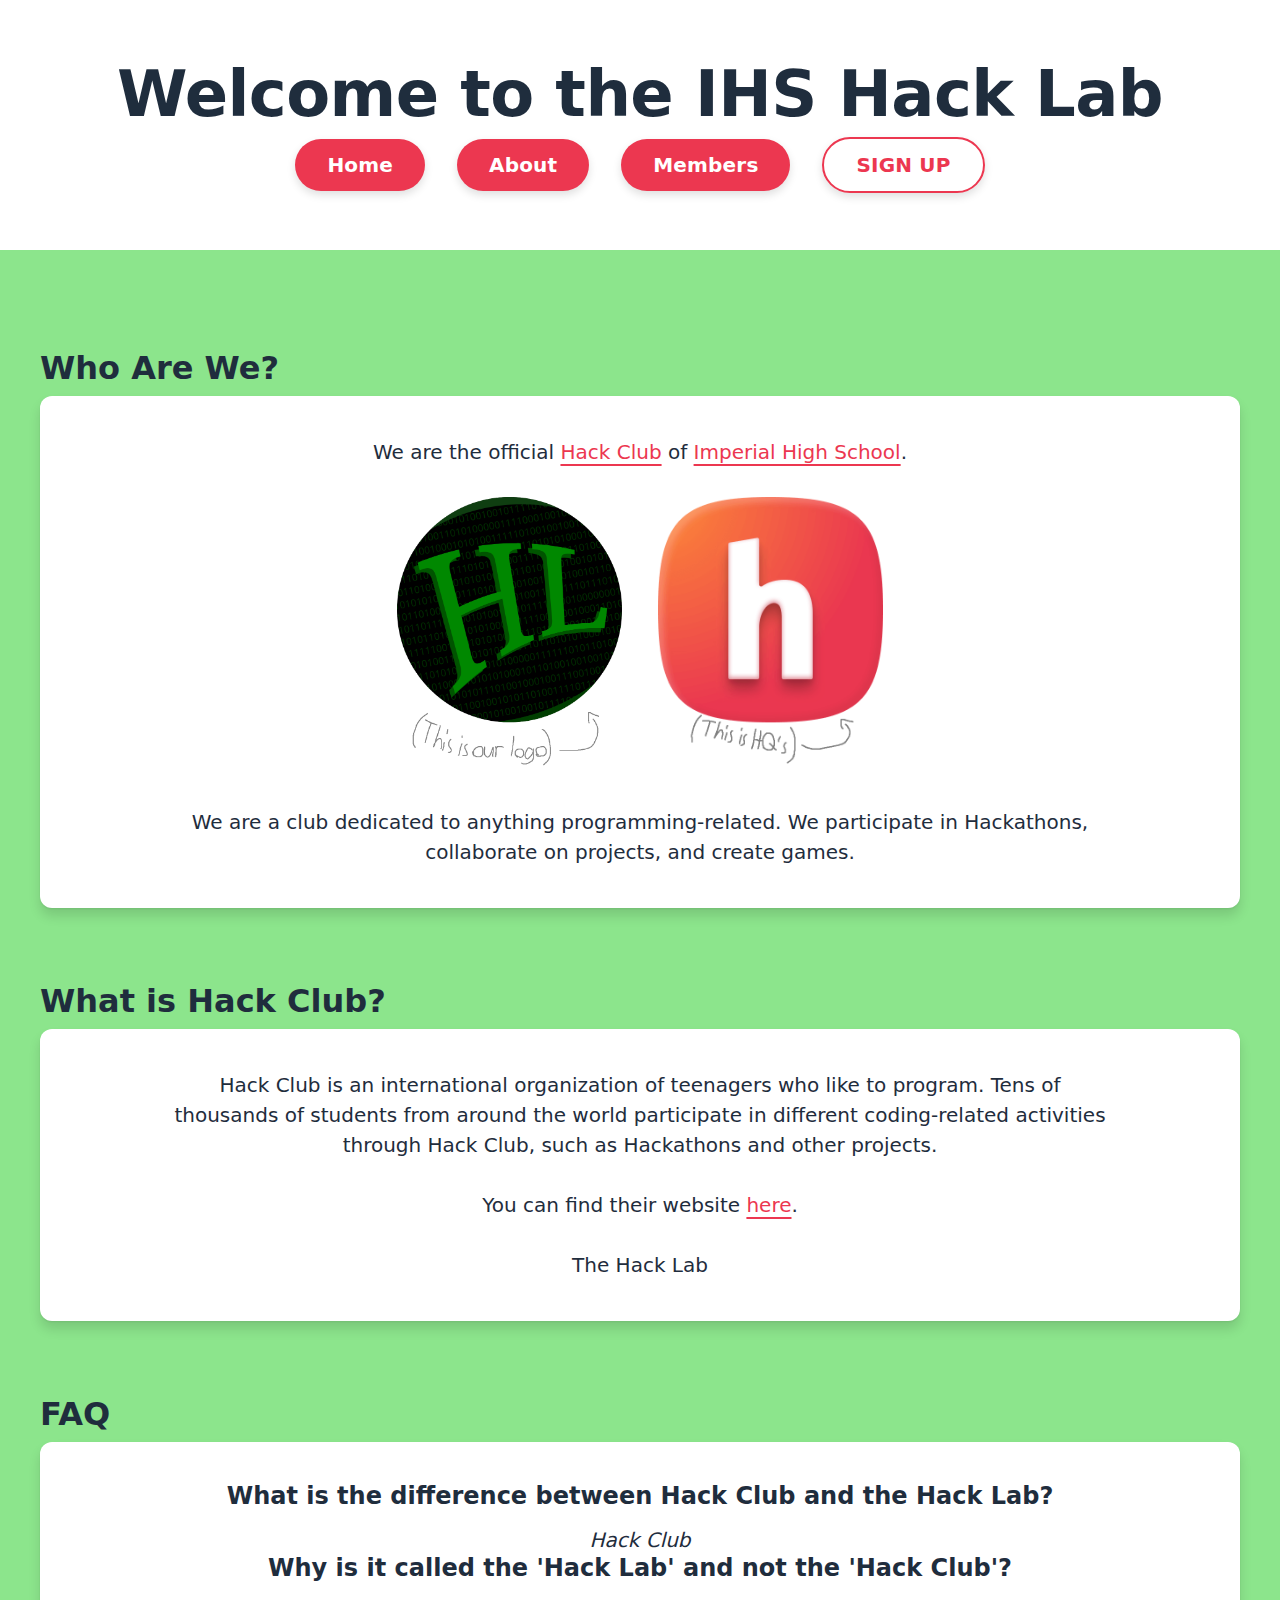
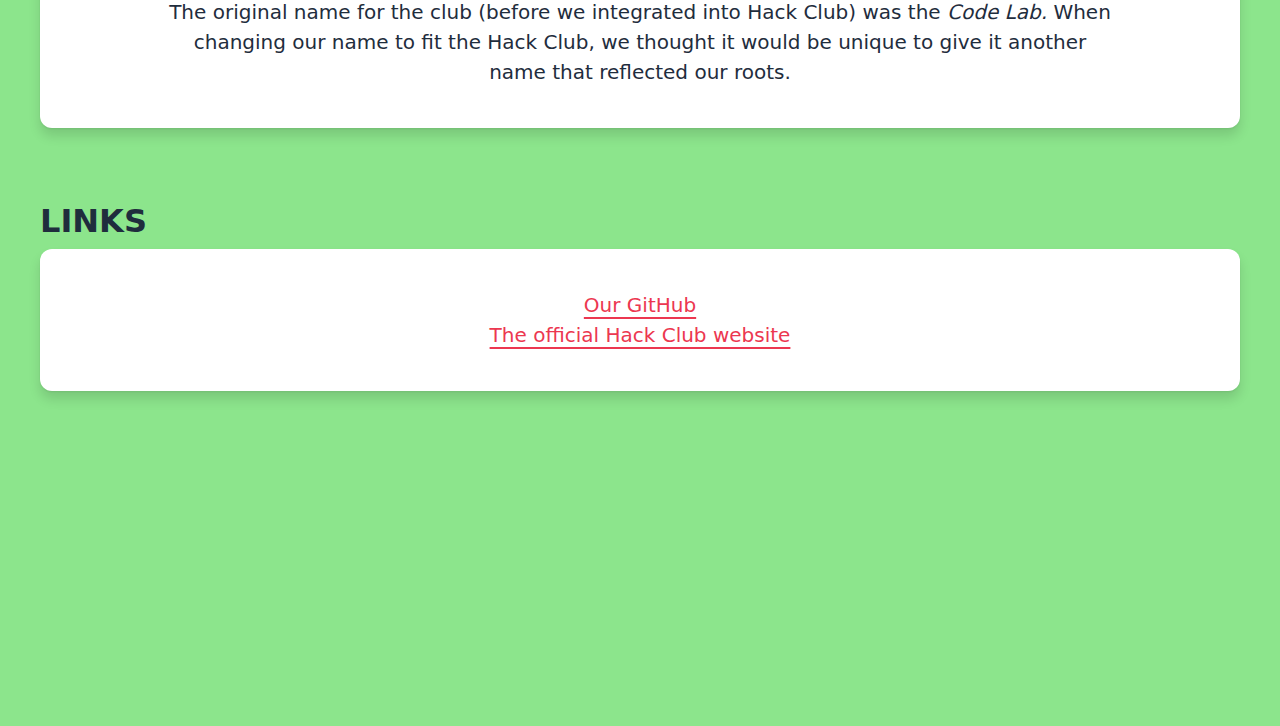
==== commit 0a92f888: "nothercommit" ====
--- a/about.html
+++ b/about.html
@@ -3,9 +3,9 @@
     <head>
         <title>HACK LAB - About</title>
         <link rel="icon" type="image/x-icon" href="hacklab.png">
-        <link rel="stylesheet" href="theme.css?version=2">
-        <link rel="stylesheet" href="fonts.css?version=2">
-        <link rel="stylesheet" href="main.css?version=2">
+        <link rel="stylesheet" href="css/theme.css?version=2">
+        <link rel="stylesheet" href="css/fonts.css?version=2">
+        <link rel="stylesheet" href="css/main.css?version=2">
     </head>
     <body>
         <main>
@@ -39,12 +39,27 @@
 
                 </p>
             </div>
+            <h1 class="bodyheader">What is Hack Club?</h1>
+            <div class="container">
+                <p>
+                    Hack Club is an international organization of teenagers who like to program. Tens of thousands of students from
+                    around the world participate in different coding-related activities through Hack Club, such as Hackathons and
+                    other projects.
+                    <br><br>
+                    You can find their website <a href="https://hackclub.com/">here</a>.
+                    <br><br>
+                    The Hack Lab 
+                </p>
+            </div>
             <h1 class="bodyheader">FAQ</h1>
             <div class="container">
                 <p>
+                    <h2>What is the difference between Hack Club and the Hack Lab?</h2>
+                    <i>Hack Club</i>
+
                     <h2>Why is it called the 'Hack Lab' and not the 'Hack Club'?</h2>
                     The original name for the club (before we integrated into Hack Club) was the <i>Code Lab.</i>
-                    When deciding on a new name, we thought it would be unique to give it another name that reflected
+                    When changing our name to fit the Hack Club, we thought it would be unique to give it another name that reflected
                     our roots.
                 </p>
             </div>
--- a/css/theme.css
+++ b/css/theme.css
@@ -0,0 +1,589 @@
+@layer hack-club-theme {
+  :root {
+    --s: 1px;
+
+    --darker: #121217;
+    --dark: #17171d;
+    --darkless: #252429;
+    --black: #1f2d3d;
+    --steel: #273444;
+    --slate: #3c4858;
+    --muted: #8492a6;
+    --smoke: #e0e6ed;
+    --snow: #f9fafc;
+    --white: #ffffff;
+    --red: #ec3750;
+    --orange: #ff8c37;
+    --yellow: #f1c40f;
+    --green: #33d6a6;
+    --cyan: #5bc0de;
+    --blue: #338eda;
+    --purple: #a633d6;
+    --text: var(--black);
+    --background: var(--black);
+    --elevated: var(--black);
+    --sheet: var(--snow);
+    --sunken: var(--smoke);
+    --border: var(--smoke);
+    --primary: #ec3750;
+    --secondary: #8492a6;
+    --accent: #5bc0de;
+    --twitter: #1da1f2;
+    --facebook: #3b5998;
+    --instagram: #e1306c;
+    --breakpoint-xs: 32em;
+    --breakpoint-s: 48em;
+    --breakpoint-m: 64em;
+    --breakpoint-l: 96em;
+    --breakpoint-xl: 128em;
+    --spacing-0: 0px;
+    --spacing-1: calc(4 * var(--s));
+    --spacing-2: calc(8 * var(--s));
+    --spacing-3: calc(16 * var(--s));
+    --spacing-4: calc(32 * var(--s));
+    --spacing-5: calc(64 * var(--s));
+    --spacing-6: calc(128 * var(--s));
+    --spacing-7: calc(256 * var(--s));
+    --spacing-8: calc(512 * var(--s));
+    --font-1: calc(12 * var(--s));
+    --font-2: calc(16 * var(--s));
+    --font-3: calc(20 * var(--s));
+    --font-4: calc(24 * var(--s));
+    --font-5: calc(32 * var(--s));
+    --font-6: calc(48 * var(--s));
+    --font-7: calc(64 * var(--s));
+    --font-8: calc(96 * var(--s));
+    --font-9: calc(128 * var(--s));
+    --font-10: calc(160 * var(--s));
+    --font-11: calc(192 * var(--s));
+    --line-height-limit: 0.875;
+    --line-height-title: 1;
+    --line-height-heading: 1.125;
+    --line-height-subheading: 1.25;
+    --line-height-caption: 1.375;
+    --line-height-body: 1.5;
+    --font-weight-body: 400;
+    --font-weight-bold: 700;
+    --font-weight-heading: var(--font-weight-bold);
+    --letter-spacing-title: -0.009em;
+    --letter-spacing-headline: 0.009em;
+    --size-wide-plus: calc(2048 * var(--s));
+    --size-wide: calc(1536 * var(--s));
+    --size-layout-plus: calc(1200 * var(--s));
+    --size-layout: calc(1024 * var(--s));
+    --size-copy-ultra: calc(980 * var(--s));
+    --size-copy-plus: calc(768 * var(--s));
+    --size-copy: calc(680 * var(--s));
+    --size-narrow-plus: calc(600 * var(--s));
+    --size-narrow: calc(512 * var(--s));
+    --radii-small: calc(4 * var(--s));
+    --radii-default: calc(8 * var(--s));
+    --radii-extra: calc(12 * var(--s));
+    --radii-ultra: calc(16 * var(--s));
+    --radii-circle: calc(99999 * var(--s));
+    --shadow-text: 0 calc(1 * var(--s)) calc(2 * var(--s)) rgba(0, 0, 0, 0.25), 0 calc(2 * var(--s)) calc(4 * var(--s)) rgba(0, 0, 0, 0.125);
+    --shadow-small: 0 calc(1 * var(--s)) calc(2 * var(--s)) rgba(0, 0, 0, 0.0625),
+      0 calc(2 * var(--s)) calc(4 * var(--s)) rgba(0, 0, 0, 0.0625);
+    --shadow-card: 0 calc(4 * var(--s)) calc(8 * var(--s)) rgba(0, 0, 0, 0.125);
+    --shadow-elevated: 0 calc(1 * var(--s)) calc(2 * var(--s)) rgba(0, 0, 0, 0.0625),
+      0 calc(8 * var(--s)) calc(12 * var(--s)) rgba(0, 0, 0, 0.125);
+  }
+  
+  body {
+    font-family: "Phantom Sans", system-ui, -apple-system, BlinkMacSystemFont,
+      "Segoe UI", Roboto, sans-serif;
+    line-height: var(--line-height-body);
+    font-weight: var(--font-weight-body);
+    margin: 0;
+    min-height: 100vh;
+    text-rendering: optimizeLegibility;
+    font-smooth: antialiased;
+    -moz-osx-font-smoothing: grayscale;
+    -webkit-font-smoothing: antialiased;
+    color: var(--text);
+    box-sizing: border-box;
+  }
+  
+  * {
+    box-sizing: border-box;
+  }
+  
+  .monospace {
+    font-family: "SF Mono", "Roboto Mono", Menlo, Consolas, monospace;
+  }
+  
+  .heading {
+    font-weight: var(--font-weight-bold);
+    line-height: var(--line-height-heading);
+    margin-top: 0;
+    margin-bottom: 0;
+  }
+  
+  .ultratitle {
+    font-weight: var(--font-weight-bold);
+    line-height: var(--line-height-limit);
+    letter-spacing: var(--letter-spacing-title);
+  }
+  
+  .title {
+    font-weight: var(--font-weight-bold);
+    line-height: var(--line-height-title);
+    letter-spacing: var(--letter-spacing-title);
+  }
+  
+  .subtitle {
+    margin-top: var(--spacing-3);
+    font-weight: var(--font-weight-body);
+    line-height: var(--line-height-subheading);
+    letter-spacing: var(--letter-spacing-headline);
+  }
+  
+  .headline {
+    margin-top: var(--spacing-3);
+    margin-bottom: var(--spacing-3);
+    font-size: var(--font-4);
+    line-height: var(--line-height-heading);
+    letter-spacing: var(--letter-spacing-headline);
+  }
+  
+  .subheadline {
+    margin-top: var(--spacing-0);
+    margin-bottom: var(--spacing-3);
+    font-size: var(--font-2);
+    line-height: var(--line-height-heading);
+    letter-spacing: var(--letter-spacing-headline);
+  }
+  
+  .eyebrow {
+    color: var(--muted);
+    font-weight: var(--font-weight-heading);
+    letter-spacing: var(--letter-spacing-headline);
+    line-height: var(--line-height-subheading);
+    text-transform: uppercase;
+    margin-top: var(--spacing-0);
+    margin-bottom: var(--spacing-2);
+  }
+  
+  .lead {
+    font-weight: var(--font-weight-body);
+  }
+  
+  .caption {
+    color: var(--muted);
+    font-weight: var(--font-weight-body);
+    letter-spacing: var(--letter-spacing-headline);
+    line-height: var(--line-height-caption);
+  }
+  
+  .pill {
+    border-radius: var(--radii-circle);
+    padding-left: var(--spacing-3);
+    padding-right: var(--spacing-3);
+    padding-top: var(--spacing-1);
+    padding-bottom: var(--spacing-1);
+    font-size: var(--font-2);
+    background: var(--primary);
+    color: var(--background);
+    font-weight: var(--font-weight-bold);
+  }
+  
+  .outline-badge {
+    border-radius: var(--radii-circle);
+    padding-left: var(--spacing-3);
+    padding-right: var(--spacing-3);
+    padding-top: var(--spacing-1);
+    padding-bottom: var(--spacing-1);
+    font-size: var(--font-2);
+    background: none;
+    color: var(--muted);
+    border: calc(1 * var(--s)) solid currentcolor;
+    font-weight: var(--font-weight-body);
+  }
+  
+  button {
+    cursor: pointer;
+    font-family: inherit;
+    font-weight: var(--font-weight-bold);
+    border-radius: var(--radii-circle);
+    display: inline-flex;
+    align-items: center;
+    justify-content: center;
+    box-shadow: var(--shadow-card);
+    letter-spacing: var(--letter-spacing-headline);
+    -webkit-tap-highlight-color: transparent;
+    transition: transform 0.125s ease-in-out, box-shadow 0.125s ease-in-out;
+    box-sizing: border-box;
+    margin: 0;
+    min-width: 0;
+    -webkit-appearance: none;
+    -moz-appearance: none;
+    appearance: none;
+    text-align: center;
+    line-height: inherit;
+    -webkit-text-decoration: none;
+    text-decoration: none;
+    padding-left: calc(16 * var(--s));
+    padding-right: calc(16 * var(--s));
+    padding-top: calc(8 * var(--s));
+    padding-bottom: calc(8 * var(--s));
+    color: var(--theme-ui-colors-white, #ffffff);
+    background-color: var(--theme-ui-colors-primary, #ec3750);
+    border: 0;
+    font-size: var(--font-2);
+  }
+  
+  button:focus,
+  button:hover {
+    box-shadow: var(--shadow-elevated);
+    transform: scale(1.0625);
+  }
+  
+  button.lg {
+    font-size: var(--font-3)!important;
+    line-height: var(--line-height-title);
+    padding-left: var(--spacing-4);
+    padding-right: var(--spacing-4);
+    padding-top: var(--spacing-3);
+    padding-bottom: var(--spacing-3);
+  }
+  
+  button.outline {
+    background: none;
+    color: var(--primary);
+    border: calc(2 * var(--s)) solid currentcolor;
+  }
+  
+  button.cta {
+    font-size: var(--font-2);
+    background-image: radial-gradient(
+      ellipse farthest-corner at top left,
+      var(--orange),
+      var(--red)
+    );
+  }
+  
+  .card {
+    background: var(--elevated);
+    color: var(--text);
+    border-radius: var(--radii-extra);
+    box-shadow: var(--shadow-card);
+    overflow: hidden;
+  }
+  
+  .card.sunken {
+    background: var(--sunken);
+    box-shadow: none;
+  }
+  
+  .card.interactive {
+    text-decoration: none;
+    -webkit-tap-highlight-color: transparent;
+    transition: transform 0.125s ease-in-out, box-shadow 0.125s ease-in-out;
+  }
+  
+  .card.interactive:hover,
+  .card.interactive:focus {
+    transform: scale(1.0625);
+    box-shadow: var(--shadow-elevated);
+  }
+  
+  input,
+  textarea,
+  select {
+    background: var(--elevated);
+    color: var(--text);
+    font-family: inherit;
+    border-radius: var(--radii-small);
+    border: 0;
+    font-size: inherit;
+    padding: var(--spacing-2);
+    -webkit-appearance: none;
+    -moz-appearance: none;
+    appearance: none;
+  }
+  
+  input::-webkit-input-placeholder,
+  input::-moz-placeholder,
+  input:-ms-input-placeholder,
+  textarea::-webkit-input-placeholder,
+  textarea::-moz-placeholder,
+  textarea:-ms-input-placeholder,
+  select::-webkit-input-placeholder,
+  select::-moz-placeholder,
+  select:-ms-input-placeholder {
+    color: var(--muted);
+  }
+  
+  input[type="search"]::-webkit-search-decoration,
+  textarea[type="search"]::-webkit-search-decoration,
+  select[type="search"]::-webkit-search-decoration {
+    display: none;
+  }
+  
+  input[type="checkbox"] {
+    -webkit-appearance: checkbox;
+    -moz-appearance: checkbox;
+    appearance: checkbox;
+  }
+  
+  label {
+    color: var(--text);
+    display: flex;
+    flex-direction: column;
+    text-align: left;
+    line-height: var(--line-height-caption);
+    font-size: var(--font-3);
+  }
+  
+  label.horizontal {
+    display: flex;
+  }
+  
+  .slider {
+    color: var(--primary);
+  }
+  
+  .form-hidden {
+    position: absolute;
+    height: calc(1 * var(--s));
+    width: calc(1 * var(--s));
+    clip: rect(calc(1 * var(--s)), calc(1 * var(--s)), calc(1 * var(--s)), calc(1 * var(--s)));
+    white-space: nowrap;
+  }
+  
+  .container {
+    width: 100%;
+    margin: auto;
+    padding-left: var(--spacing-3);
+    padding-right: var(--spacing-3);
+  }
+  
+  h1 {
+    font-size: var(--font-5);
+    font-weight: var(--font-weight-bold);
+    line-height: var(--line-height-heading);
+    margin-top: 0;
+    margin-bottom: 0;
+  }
+  
+  h2 {
+    font-size: var(--font-4);
+    font-weight: var(--font-weight-bold);
+    line-height: var(--line-height-heading);
+    margin-top: 0;
+    margin-bottom: 0;
+  }
+  
+  h3 {
+    font-size: var(--font-3);
+    font-weight: var(--font-weight-bold);
+    line-height: var(--line-height-heading);
+    margin-top: 0;
+    margin-bottom: 0;
+  }
+  
+  h4 {
+    font-size: var(--font-2);
+    font-weight: var(--font-weight-bold);
+    line-height: var(--line-height-heading);
+    margin-top: 0;
+    margin-bottom: 0;
+  }
+  
+  h5 {
+    font-size: var(--font-1);
+    font-weight: var(--font-weight-bold);
+    line-height: var(--line-height-heading);
+    margin-top: 0;
+    margin-bottom: 0;
+  }
+  
+  h6 {
+    font-weight: var(--font-weight-bold);
+    line-height: var(--line-height-heading);
+    margin-top: 0;
+    margin-bottom: 0;
+  }
+  
+  p {
+    color: var(--text);
+    font-weight: var(--font-weight-body);
+    line-height: var(--line-height-body);
+    margin-top: var(--spacing-3);
+    margin-bottom: var(--spacing-3);
+  }
+  
+  img {
+    max-width: 100%;
+  }
+  
+  hr {
+    border: 0;
+    border-bottom: calc(1 * var(--s)) solid var(--border);
+  }
+  
+  a {
+    color: var(--primary);
+    text-decoration: underline;
+    text-underline-position: under;
+  }
+  
+  a:focus,
+  a:hover {
+    text-decoration-style: wavy;
+    text-decoration-skip-ink: none;
+  }
+  
+  pre {
+    font-family: "SF Mono", "Roboto Mono", Menlo, Consolas, monospace;
+    font-size: var(--font-1);
+    padding: var(--spacing-3);
+    color: var(--text);
+    background: var(--sunken);
+    overflow: auto;
+    border-radius: var(--radii-default);
+    white-space: inherit;
+  }
+  
+  pre > code {
+    color: inherit;
+    margin-left: 0;
+    margin-right: 0;
+    padding-left: 0;
+    padding-right: 0;
+  }
+  
+  code {
+    font-family: "SF Mono", "Roboto Mono", Menlo, Consolas, monospace;
+    font-size: inherit;
+    color: var(--purple);
+    background: var(--sunken);
+    overflow: auto;
+    border-radius: var(--radii-small);
+    margin-left: var(--spacing-1);
+    margin-right: var(--spacing-1);
+    padding-left: var(--spacing-1);
+    padding-right: var(--spacing-1);
+  }
+  
+  p > code,
+  li > code {
+    color: var(--blue);
+    font-size: 0.875em;
+  }
+  
+  p > a > code,
+  li > a > code {
+    color: var(--blue);
+    font-size: 0.875em;
+  }
+  
+  li {
+    margin-top: var(--spacing-2);
+    margin-bottom: var(--spacing-2);
+  }
+  
+  table {
+    width: 100%;
+    margin-top: var(--spacing-4);
+    margin-bottom: var(--spacing-4);
+    border-collapse: separate;
+    border-spacing: 0;
+  }
+  
+  table > th,
+  table > td {
+    text-align: left;
+    padding: calc(4 * var(--s));
+    padding-left: calc(0 * var(--s));
+    border-color: var(--border);
+    border-bottom-style: solid;
+  }
+  
+  th {
+    vertical-align: bottom;
+    border-bottom-width: calc(2 * var(--s));
+  }
+  
+  td {
+    vertical-align: top;
+    border-bottom-width: calc(1 * var(--s));
+  }
+  
+  
+  @media screen and (min-width: 32em) {
+    .ultratitle {
+      font-size: var(--font-5);
+    }
+    .title {
+      font-size: var(--font-4);
+    }
+    .subtitle {
+      font-size: var(--font-2);
+    }
+    .eyebrow {
+      font-size: var(--font-3);
+    }
+    .lead {
+      font-size: var(--font-2);
+      margin-top: var(--spacing-2);
+      margin-bottom: var(--spacing-2);
+    }
+    .card {
+      padding: var(--spacing-3);
+    }
+    .container {
+      max-width: var(--size-layout);
+    }
+    .container.copy {
+      max-width: var(--size-copy);
+    }
+    .container.narrow {
+      max-width: var(--size-narrow);
+    }
+  }
+  
+  @media screen and (min-width: 48em) {
+    .ultratitle {
+      font-size: var(--font-6);
+    }
+    .title {
+      font-size: var(--font-5);
+    }
+    .subtitle {
+      font-size: var(--font-3);
+    }
+    .eyebrow {
+      font-size: var(--font-4);
+    }
+    .lead {
+      font-size: var(--font-3);
+      margin-top: var(--spacing-3);
+      margin-bottom: var(--spacing-3);
+    }
+    .card {
+      padding: var(--spacing-4);
+    }
+  }
+  
+  @media screen and (min-width: 64em) {
+    .ultratitle {
+      font-size: var(--font-7);
+    }
+    .title {
+      font-size: var(--font-6);
+    }
+    .container {
+      max-width: var(--size-layout-plus);
+    }
+    .container.wide {
+      max-width: var(--size-wide);
+    }
+    .container.copy {
+      max-width: var(--size-copy-plus);
+    }
+    .container.narrow {
+      max-width: var(--size-narrow-plus);
+    }
+  }
+}
--- a/css/fonts.css
+++ b/css/fonts.css
@@ -0,0 +1,32 @@
+/* STRICTLY FOR HQ CONTROLLED SITES ONLY. */
+
+@font-face {
+  font-family: 'Phantom Sans';
+  src: url('https://assets.hackclub.com/fonts/Phantom_Sans_0.7/Regular.woff')
+      format('woff'),
+    url('https://assets.hackclub.com/fonts/Phantom_Sans_0.7/Regular.woff2')
+      format('woff2');
+  font-weight: normal;
+  font-style: normal;
+  font-display: swap;
+}
+@font-face {
+  font-family: 'Phantom Sans';
+  src: url('https://assets.hackclub.com/fonts/Phantom_Sans_0.7/Italic.woff')
+      format('woff'),
+    url('https://assets.hackclub.com/fonts/Phantom_Sans_0.7/Italic.woff2')
+      format('woff2');
+  font-weight: normal;
+  font-style: italic;
+  font-display: swap;
+}
+@font-face {
+  font-family: 'Phantom Sans';
+  src: url('https://assets.hackclub.com/fonts/Phantom_Sans_0.7/Bold.woff')
+      format('woff'),
+    url('https://assets.hackclub.com/fonts/Phantom_Sans_0.7/Bold.woff2')
+      format('woff2');
+  font-weight: bold;
+  font-style: normal;
+  font-display: swap;
+}
--- a/css/main.css
+++ b/css/main.css
@@ -0,0 +1,136 @@
+:root {
+    --s: 1px;
+}
+
+body {
+    background: #8ce58c;
+    text-align: center;
+}
+
+#topbar {
+    margin: 0;
+    text-align: center;
+    align-content: center;
+    width: 100%;
+    min-height: calc(250 * var(--s));
+    background-color: white;
+    margin-bottom: calc(100 * var(--s));
+    padding: 0;
+}
+#topbar .ultratitle {
+    margin-bottom: calc(15 * var(--s));
+    margin-top: calc(25 * var(--s));
+}
+
+#buttons {
+    display: flex;
+    justify-content: center;
+    align-items: center;
+    flex-wrap: wrap;
+    gap: calc(32 * var(--s));
+    row-gap: calc(16 * var(--s));
+
+    margin-bottom: calc(16 * var(--s))
+}
+/*#buttons form {
+    margin-right: var(--spacing-4);
+}
+#buttons form:last-child {
+    margin-right: 0;
+    margin-left: 50px;
+}*/
+
+.container {
+    background-color: white;
+    box-shadow: var(--shadow-elevated);
+    border-radius: var(--radii-extra);
+    padding: calc(25 * var(--s));
+    padding-left: 10%;
+    padding-right: 10%;
+    font-size: var(--font-3);
+    margin-bottom: calc(75 * var(--s));
+    vertical-align: top;
+}
+.container:only-of-type {
+    min-height: calc(300 * var(--s));
+}
+
+dot {
+    position: relative;
+    top: calc(250 * var(--s));
+    width: calc(10 * var(--s));
+    height: calc(10 * var(--s));
+    background-color: transparent;
+    display: block;
+}
+
+.bodyheader {
+    text-align: left;
+    width: 100%;
+    max-width: calc(1200 * var(--s));
+    margin: auto;
+    margin-bottom: calc(10 * var(--s));
+}
+
+.container h2 {
+    margin-bottom: calc(15 * var(--s));
+}
+.container h1 {
+    margin-top: calc(50 * var(--s));
+    margin-bottom: calc(25 * var(--s));
+}
+
+
+.noselect {
+    pointer-events: none;
+    user-select: none;
+    -moz-user-select: none;
+}
+
+
+.memberpanel {
+    display: flex;
+    margin-top: calc(25 * var(--s));
+    justify-content: center;
+}
+.memberpanel > img {
+    border-radius: 50%;
+    width: calc(250 * var(--s));
+    height: calc(250 * var(--s));
+    margin-right: calc(25 * var(--s));
+}
+.memberpanel > p {
+    text-align: left;
+}
+.memberpanel .name {
+    font-size: calc(28 * var(--s));
+}
+.memberpanel .position {
+    font-style: italic;
+}
+.memberpanel a {
+    margin-top: calc(50 * var(--s));
+}
+
+@media (max-width: 1024px) {
+    :root {
+        --s: 0.2vmin;
+    }
+}
+
+
+#dynamictopbar {
+    position: fixed;
+    top: 0;
+    transform: translateY(-100%);
+    left: 0;
+    width: 100%;
+    height: calc(50 * var(--s));
+    background-color: #ffffffc0;
+    backdrop-filter: blur(calc(10 * var(--s)));
+    display: flex;
+    justify-content: center;
+    align-items: center;
+    gap: calc(20 * var(--s));
+    transition: 0.2s ease transform;
+}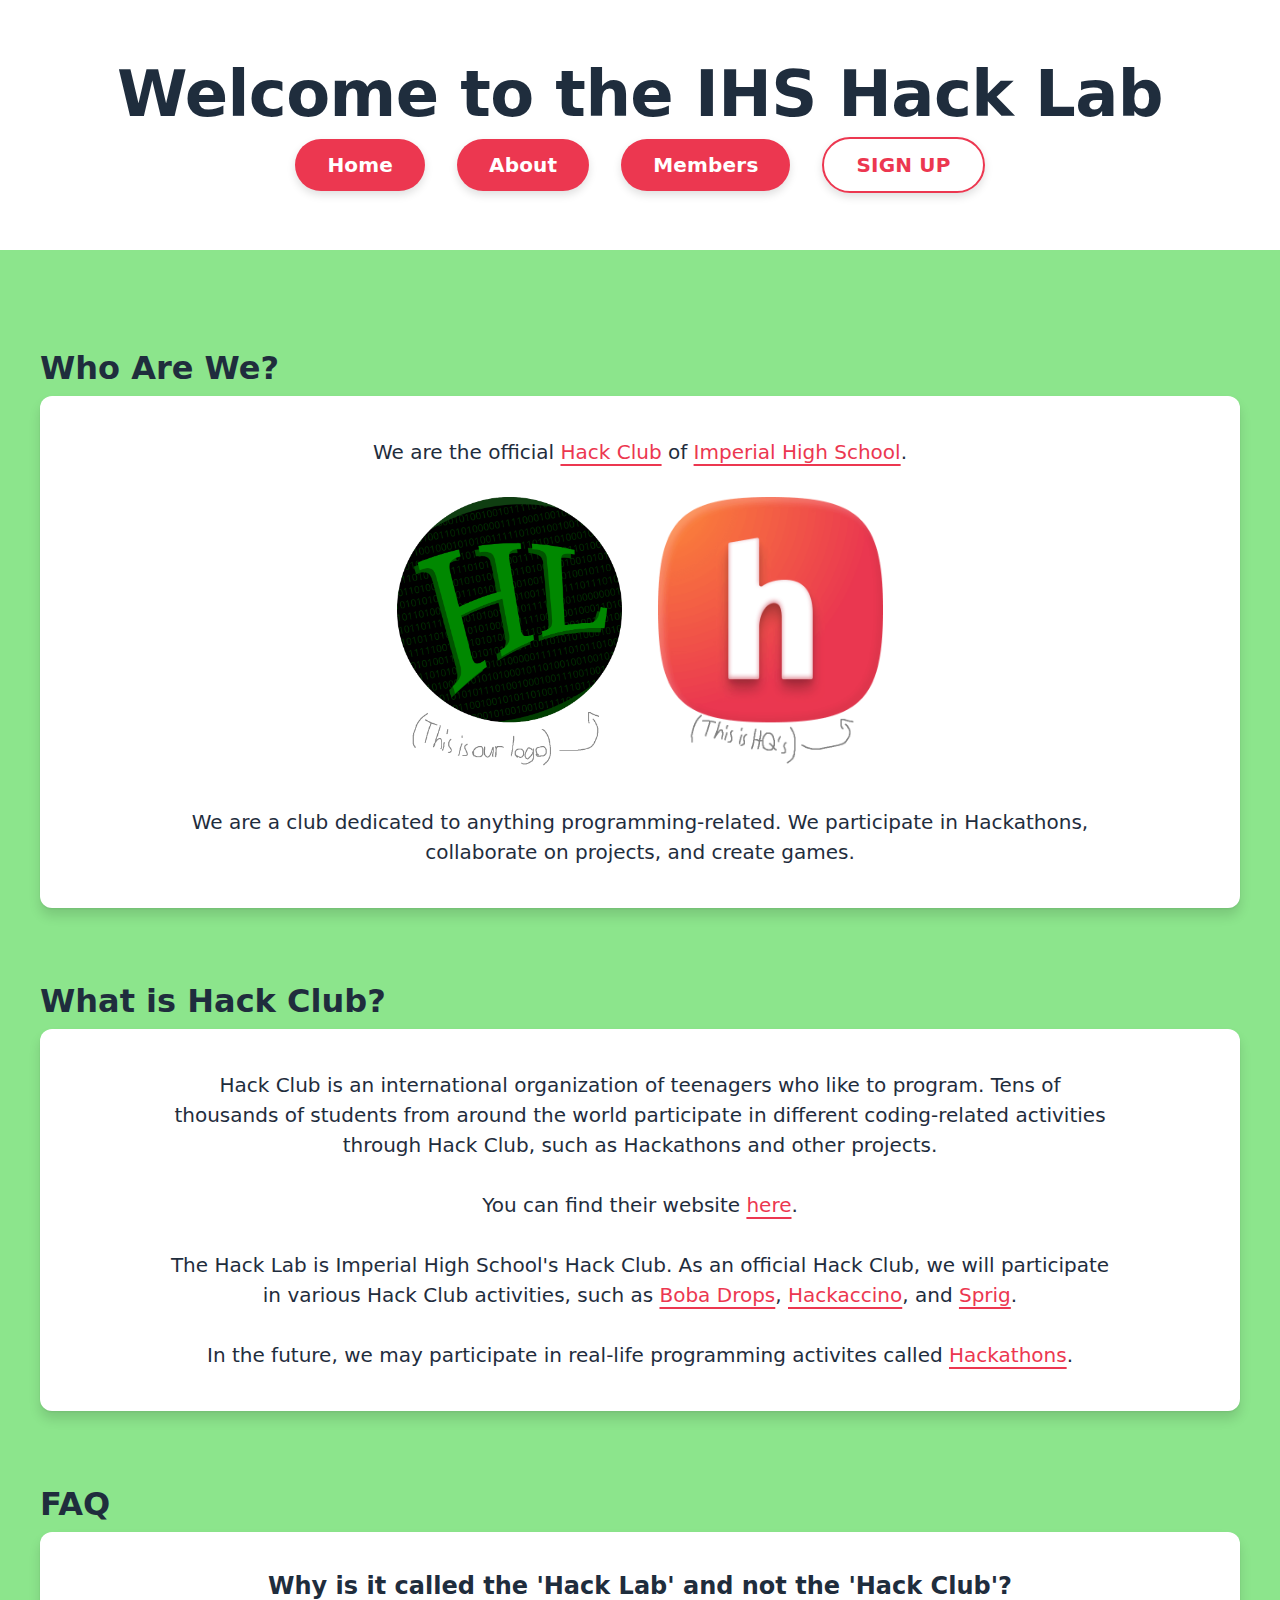
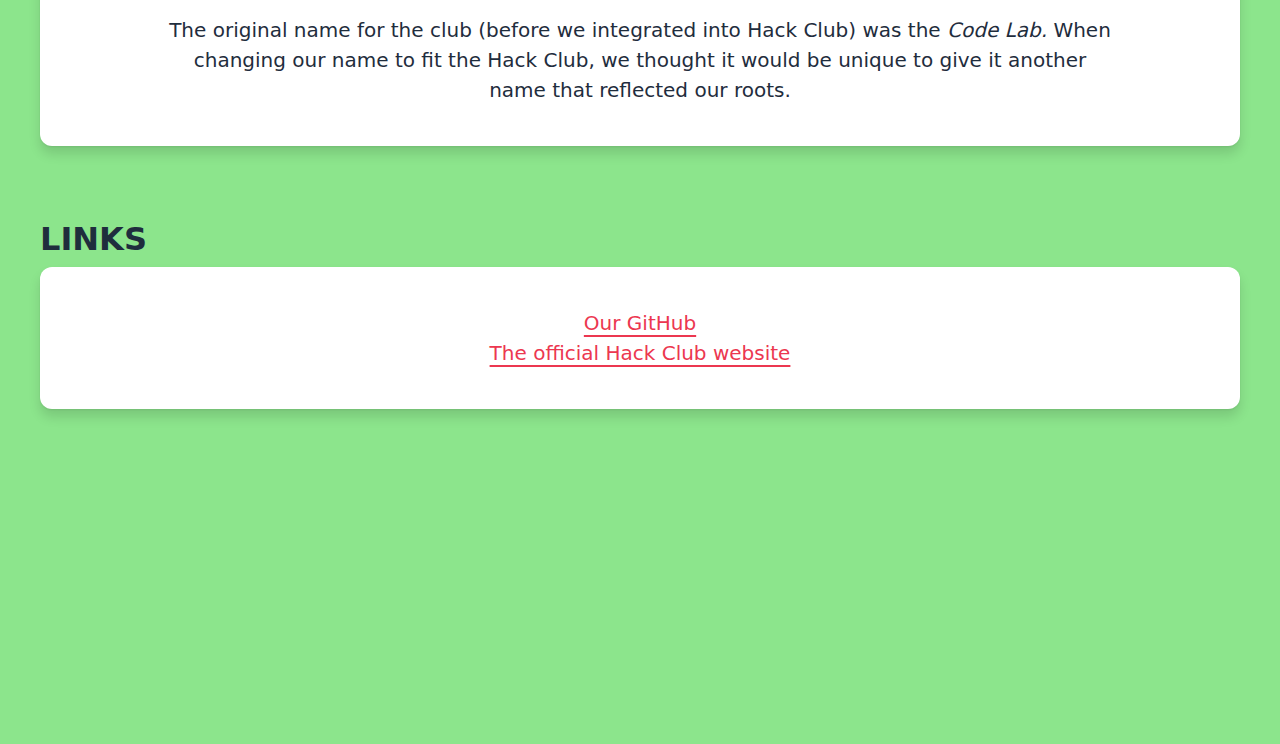
==== commit c4b7503f: "sunday" ====
--- a/about.html
+++ b/about.html
@@ -8,6 +8,15 @@
         <link rel="stylesheet" href="css/main.css?version=2">
     </head>
     <body>
+        <div id="dynamictopbar">
+            <div id="dynamicbuttons">
+                <a href="index.html">Home</a>
+                <a href="about.html">About</a>
+                <a href="members.html">Members</a>
+                <a href="https://forms.gle/eBdScuAHDvufRwNy8" target="_blank">Sign Up</a>
+            </div>
+        </div>
+
         <main>
             <div id="topbar" class="inset">
                 <h1 class="ultratitle">Welcome to the IHS Hack Lab</h1>
@@ -48,15 +57,16 @@
                     <br><br>
                     You can find their website <a href="https://hackclub.com/">here</a>.
                     <br><br>
-                    The Hack Lab 
+                    The Hack Lab is Imperial High School's Hack Club. As an official Hack Club, we will participate in
+                    various Hack Club activities, such as <a href="https://boba.hackclub.com/">Boba Drops</a>,
+                    <a href="https://fraps.hackclub.com/">Hackaccino</a>, and <a href="https://sprig.hackclub.com/">Sprig</a>.
+                    <br><br>
+                    In the future, we may participate in real-life programming activites called <a href="https://hackclub.com/hackathons/">Hackathons</a>.
                 </p>
             </div>
             <h1 class="bodyheader">FAQ</h1>
             <div class="container">
                 <p>
-                    <h2>What is the difference between Hack Club and the Hack Lab?</h2>
-                    <i>Hack Club</i>
-
                     <h2>Why is it called the 'Hack Lab' and not the 'Hack Club'?</h2>
                     The original name for the club (before we integrated into Hack Club) was the <i>Code Lab.</i>
                     When changing our name to fit the Hack Club, we thought it would be unique to give it another name that reflected
@@ -73,5 +83,7 @@
             </div>
             <dot></dot>
         </main>
+
+        <script src="js/scroll_topbar.js"></script>
     </body>
 </html>--- a/css/main.css
+++ b/css/main.css
@@ -128,9 +128,13 @@
     height: calc(50 * var(--s));
     background-color: #ffffffc0;
     backdrop-filter: blur(calc(10 * var(--s)));
+    transition: 0.2s ease transform;
+}
+
+#dynamicbuttons {
     display: flex;
     justify-content: center;
     align-items: center;
     gap: calc(20 * var(--s));
-    transition: 0.2s ease transform;
+    height: 100%;
 }